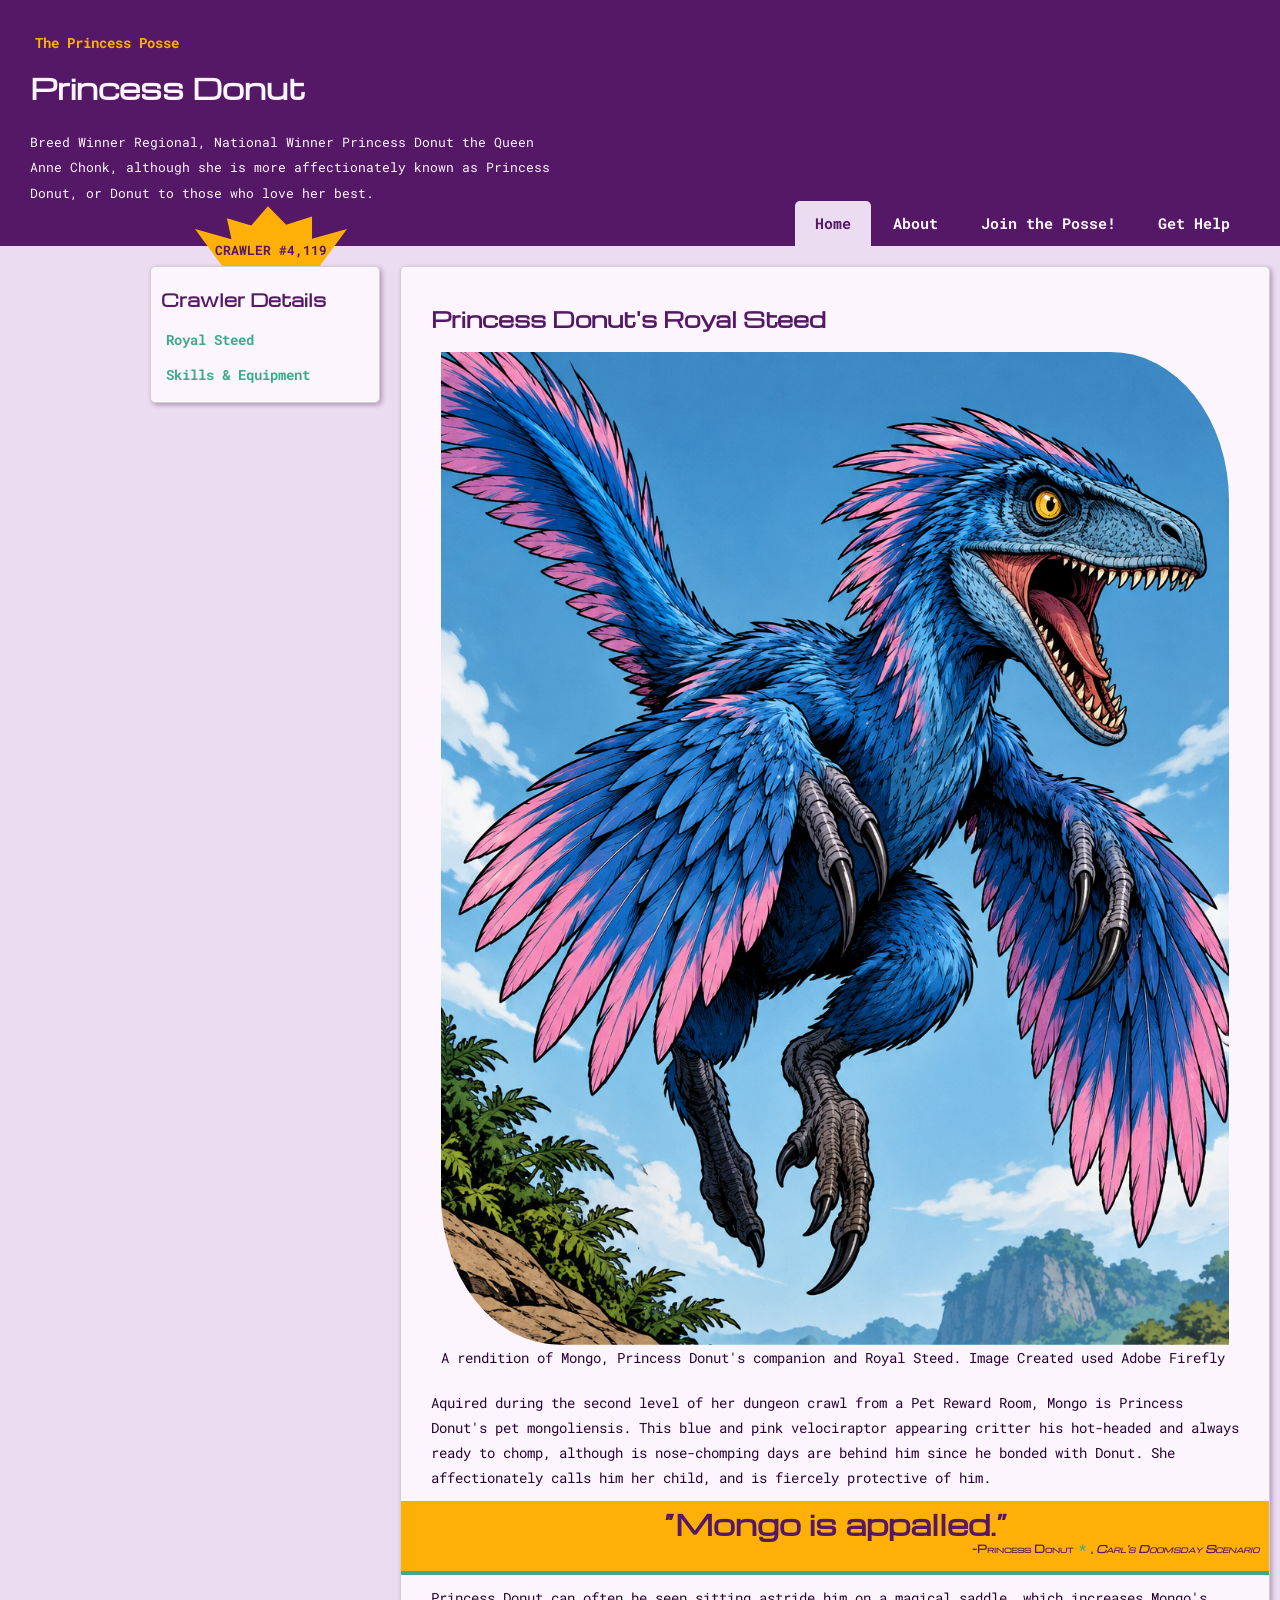
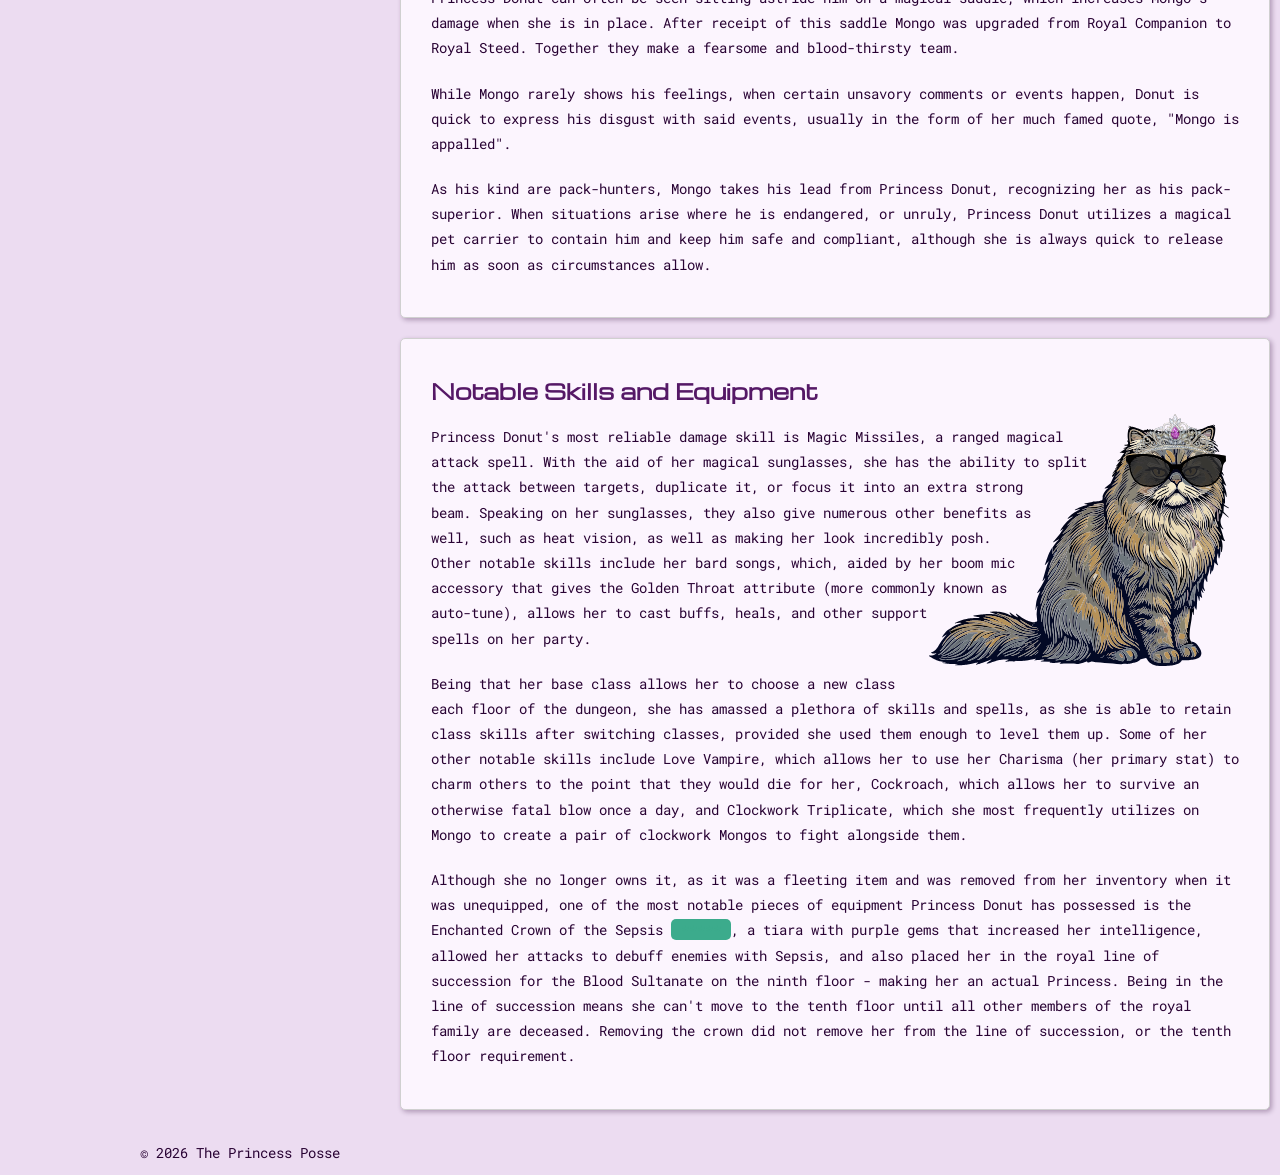
==== index.html @ 0e4893be "first round of wip nothing works, everything is broken, but I need a live repository link for the ev" ====
<!doctype html>
<html lang="en">
    <head>
        <meta charset="utf-8">
        <meta name="viewport" content="width=device-width,initial-scale=1">
        <title>Home | The Princess Posse</title>
        <link rel="preconnect" href="https://fonts.googleapis.com">
        <link rel="preconnect" href="https://fonts.gstatic.com" crossorigin>
        <link href="https://fonts.googleapis.com/css2?family=Michroma&family=Orbitron:wght@400..900&family=Press+Start+2P&family=Roboto+Mono:ital,wght@0,100..700;1,100..700&display=swap" rel="stylesheet">    
        <link rel="stylesheet" href="styles.css">
        <script src="navigation.js" defer></script>
    </head>
    <body>
        <a class="skip-link" href="#main">Skip to main content</a>
        <header class="site-header">
            <div class="brand-header">
                <a class="brand" href="index.html">The Princess Posse</a>
                <h1>Princess Donut</h1>
                <p class="lede"`>
                    Breed Winner Regional, National Winner Princess Donut the Queen 
                    Anne Chonk, although she is more affectionately known as 
                    Princess Donut, or Donut to those who love her best.
                </p>
            </div>
            <nav aria-label="Primary navigation">
                <button class="menu-button" type="button" aria-controls="primary-nav" aria-expanded="false" hidden>Menu</button>
                <ul class="nav-list" id="primary-nav">
                    <li><a href="index.html" aria-current="page">Home</a></li>
                    <li><a href="about.html">About</a></li>
                    <li><a href="join.html">Join the Posse!</a></li>
                    <li><a href="help.html">Get Help</a></li>
                </ul>
            </nav>
        </header>
        <main id="main-home">
            <aside class="crawler-guide">
                <h3>Crawler Details</h3>
                <span class="crawler-badge">Crawler #4,119</span>
                <a href="#royal-steed">Royal Steed</a>
                <a href="#skills-equipment">Skills & Equipment</a>
            </aside>
            <article>
                <section id="royal-steed">
                    <h2>Princess Donut's Royal Steed</h2>
                    <figure class="feature-figure">
                        <img src="mongo.png" alt="A cartoon depiction of a blue and pink feathered velociraptor" width="1024" height="1290">
                        <figcaption>A rendition of Mongo, Princess Donut's companion and Royal Steed. Image Created used Adobe Firefly</figcaption>
                    </figure>
                    <p>Aquired during the second level of her dungeon crawl from a Pet Reward Room, Mongo is Princess Donut's
                        pet mongoliensis. This blue and pink velociraptor appearing critter his hot-headed and always ready 
                        to chomp, although is nose-chomping days are behind him since he bonded with Donut. She affectionately 
                        calls him her child, and is fiercely protective of him.</p>
                    <blockquote class="pull-quote">“Mongo is appalled.” <br><span class="attribution">-Princess Donut<a href="https://www.goodreads.com/author/quotes/999015.Matt_Dinniman">*</a>, <em>Carl's Doomsday Scenario</em></span></blockquote>    
                    <p>Princess Donut can often be seen sitting astride him on 
                        a magical saddle, which increases Mongo's damage when she is in place. After receipt of this saddle 
                        Mongo was upgraded from Royal Companion to Royal Steed. Together they make a 
                        fearsome and blood-thirsty team.</p>
                    <p>While Mongo rarely shows his feelings, when certain unsavory comments or events happen, 
                        Donut is quick to express his disgust with said events, usually in the form of her much famed quote, "Mongo is appalled".</p>
                    <p>As his kind are pack-hunters, Mongo takes his lead from Princess Donut, recognizing her as his 
                        pack-superior. When situations arise where he is endangered, or unruly, Princess Donut utilizes a magical
                        pet carrier to contain him and keep him safe and compliant, although she is always quick to release him 
                        as soon as circumstances allow.
                    </p>
                </section>
                <section id="skills-equipment">
                    <h2>Notable Skills and Equipment</h2>
                    <img class="shape-portrait" src="princess_donut.svg" alt="A tortoiseshell persian cat wearing a tiara" width="500" height="420">
                    <p>Princess Donut's most reliable damage skill is Magic Missiles, a ranged magical attack spell. 
                        With the aid of her magical sunglasses, she has the ability to split the attack between targets, 
                        duplicate it, or focus it into an extra strong beam. Speaking on her sunglasses, they also 
                        give numerous other benefits as well, such as heat vision, as well as making her look 
                        incredibly posh. Other notable skills include her bard songs, which, aided by her boom mic 
                        accessory that gives the Golden Throat attribute (more commonly known as auto-tune), allows 
                        her to cast buffs, heals, and other support spells on her party.
                    </p>
                    <p>Being that her base class allows her to choose a new class each floor of the dungeon, she has 
                        amassed a plethora of skills and spells, as she is able to retain class skills after switching 
                        classes, provided she used them enough to level them up. Some of her other notable skills 
                        include Love Vampire, which allows her to use her Charisma (her primary stat) to charm others 
                        to the point that they would die for her, Cockroach, which allows her to survive an otherwise 
                        fatal blow once a day, and Clockwork Triplicate, which she most frequently utilizes on Mongo to 
                        create a pair of clockwork Mongos to fight alongside them.</p>
                    <p>Although she no longer owns it, as it was a fleeting item and was removed from her inventory 
                        when it was unequipped, one of the most notable pieces of equipment Princess Donut 
                        has possessed is the Enchanted Crown of the Sepsis <span class="censored">*****</span>, 
                        a tiara with purple gems that increased her intelligence, allowed her attacks to debuff 
                        enemies with Sepsis, and also placed her in the royal line of succession for the Blood 
                        Sultanate on the ninth floor - making her an actual Princess. 
                        Being in the line of succession means she can't move to the 
                        tenth floor until all other members of the royal family are deceased. Removing the crown 
                        did not remove her from the line of succession, or the tenth floor requirement.
                    </p>
                    <img class="overlay" src="sunglasses.svg" alt="A pair of dark sunglasses" width="150" height="50">
                </section>
            </article>
        <footer>
            <p>&copy; 2026 The Princess Posse</p>
        </footer>
    </body>
</html>
---- styles.css ----
:root{
    --color-text:#404040;
    --color-surface:#ECDCF1;
    --color-action:#3CAB8C;
    --color-accent:#AA7BB8;
    --color-border:#d0d0d0;
    --color-muted:#747474;
    --color-card: #FCF5FE;
    --color-heading: #551866;
    --color-body: #280233;
    --color-shadow: #28023350;
    --color-notice: #FFB006;
    --radius:.5rem;
    --measure: clamp(35ch, 80vw, 65ch);
    --radius-card:.5rem;
    --body-font: "Roboto Mono", Consolas, ui-monospace, 'Source Code Pro', Menlo, monospace;
    --display-font: "Michroma", Corbel, Tahoma, Avenir, Montserrat,  sans-serif;
    --base-font-size: 10px;
    --scaled-font: clamp(1.4rem, .8vw, 2rem);
    --line-height: calc(var(--scaled-font)*1.8);
    --space-card: clamp(2rem, 4vw, 3rem);
    --layer-base:0;
    --layer-raised:10;
    --layer-sticky:20;
    --layer-overlay:30;
}
/* Reset */
*,*::before,*::after{
    box-sizing:border-box;
    padding: 0;
}
body, h1, h2, h3, h4, h5, h6, p, ul, figure, section {
    margin: 0; /* removes the white margin around the edges of the entire page  - the header color now appears full-bleed */
}

button {
    font: inherit; /* resets the styling on the button text, so it matches the tokenized action 'button' */
    border: none;  /* removes the outer border to match the tokenized action 'button' */
}
/* Base Styling */
html{
    scroll-behavior:smooth;
    font-size: var(--base-font-size);
}
body{
    color:var(--color-body);
    background:var(--color-surface);
    font-family:var(--body-font);
    font-size: var(--scaled-font);
    line-height:var(--line-height);
}
h1, h2, h3, h4, h5, h6, dt, th, .metadata {
    font-family: var(--display-font);
    font-weight: bold;
    color: var(--color-heading);
}
h1 { 
    font-size: calc(var(--scaled-font)*2);
    margin: calc(var(--space-card)/2) 0;
    line-height: calc(var(--scaled-font)*2.5);
}
h2 { font-size: calc(var(--scaled-font)*1.5); }
h3 { font-size: calc(var(--scaled-font)*1.2); }
h2, h3, h4, h5, h6 { margin: var(--base-font-size) 0; }
p { padding: var(--base-font-size) 0; }
/* Header Styling */
.skip-link { position:absolute; left:.5rem; top:-6rem; z-index:20; background:var(--color-action); color:var(--color-heading); padding:.75rem; }
.skip-link:focus { top:.5rem; }
.site-header{
    position:relative;
    padding:var(--space-card);
    padding-block-end: 0;
    background:var(--color-heading);
    color:var(--color-card);
}
.brand{
    color:var(--color-notice);
    font-weight:700;
}
header h1 {
    color: var(--color-card);
}
.lede{
    max-width:var(--measure);
    font-size:calc(var(--scaled-font)*.9);
    color: var(--color-card);
    margin-bottom: 3rem;
}
/* Navigation */
.menu-button { 
    position: absolute;
    top: .5rem;
    right: .5rem;
    background-color: var(--color-accent);
    color: var(--color-body);
    margin-top: 0;
    padding: 1.2rem;
    font: inherit;
    font-weight: bold;
    font-size: 1.5rem;
    border: none;
    border-radius: .25rem;
    width: auto;
}
.nav-list { 
    list-style:none; 
    padding:0; 
    display:flex;
    flex-direction: column;
    align-items: start;
    gap:.25rem;
    margin: 0; 
    position: absolute;
    top: 6rem;
    left: 0;
    width: 100vw;
    background: var(--color-heading);
    z-index: var(--layer-raised);
    font-size: 1.5rem;
    height: 20rem;
}
.nav-list a { 
    display:block; 
    width:100vw;
    color:var(--color-card); 
    padding:1rem 2rem; 
    text-decoration:none; 
}
.nav-list a:hover, .nav-list a:focus-visible, .brand:focus, .brand:hover {
    outline:3px solid var(--color-notice);
    outline-offset:-3px;
    border: none;
}
.nav-list a:hover, .brand:hover {
    background-color: var(--color-accent);
    color: var(--color-body);
}
.menu-button:hover, .menu-button:focus-visible {
    outline:3px solid var(--card);
    outline-offset:2px;
    cursor: pointer;
}
.menu-button:active {
    background-color: var(--card);
}
.nav-list a:active {
    color: var(--color-accent);
}
.nav-list a[aria-current="page"] { 
    background:var(--color-surface); 
    color:var(--color-heading); 
    font-weight:bold; 
}
/* Main Content */
.crawler-badge{
    padding:1rem;
    background:var(--color-notice);
    color:var(--color-heading);
    text-align: center;
    font-weight: bold;
    font-size: calc(var(--scaled-font)*1.3);
    font-variant: all-petite-caps;
}
@supports (clip-path: polygon(48% 0%, 60% 31%, 77% 17%, 77% 54%, 100% 38%, 82% 100%, 18% 100%, 0% 38%, 24% 55%, 21% 20%, 37% 32%)) {
    .crawler-badge{
        position:absolute;
        inset-block-start:-6.06rem;
        inset-inline-start:calc(50% - 7rem);
        padding:3rem 2rem 0.5rem;
        clip-path:polygon(48% 0%, 60% 31%, 77% 17%, 77% 54%, 100% 38%, 82% 100%, 18% 100%, 0% 38%, 24% 55%, 21% 20%, 37% 32%);
    }
}
main{
    display:grid;
    max-width:100rem;
    margin:auto;
}
@media (min-width:80rem) {
    #main-home{
        max-width:120rem;
        margin-left: calc(50% - 50rem - 13.5rem);
    }
}
@media (min-width: 64rem) and (max-width:80rem) {
    #main-home{
        margin-left: calc(50% - 50rem);
    }
}
section{
    padding: var(--space-card); 
    background: var(--color-card); 
    border: 1px solid #d0d0d0; 
    border-radius: .5rem; 
    font-family: var(--body-font);
    margin: var(--base-font-size);
    box-shadow: 2px 2px 5px var(--color-shadow);
    display: grid;
}
article{
    min-width:0;
}
article section{
    display:flow-root;
    margin-block:2rem;
    scroll-margin-block-start:6rem;
}
.crawler-guide{
    align-self:start;
    padding:1rem;
    border:1px solid var(--color-border);
    background: var(--color-card); 
    box-shadow: 2px 2px 5px var(--color-shadow);
    margin: 2rem var(--base-font-size);
    border-radius: .5rem; 
    position: relative;
}
.crawler-guide a{
    display:block;
}
a {
    text-decoration: none;
    color: var(--color-action);
    font-weight: bold;
    padding: calc(var(--base-font-size)/2);
}
.feature-figure{
    position:relative;
    margin:0;
    padding:1rem;
    border-radius:var(--radius);
}
img{
    display:block;
    max-width:100%;
    height:auto;
}
@supports (clip-path:inset(0% 0% 0% 0% round 0 15%)){
    .feature-figure img{
        clip-path:inset(0% 0% 0% 0% round 0 15%);}
}
.pull-quote{ /* heading styling */
    margin:0 -3rem;
    text-align: center;
    padding:1rem;
    border-bottom:.4rem solid var(--color-action);
    font-family: var(--display-font);
    font-size:calc(var(--scaled-font)*2);
    font-weight: bold;
    background-color: var(--color-notice);
    color:var(--color-heading);
}
@supports (position: sticky) {
   .pull-quote{ 
        position: sticky;
        z-index:var(--layer-sticky);
        top: 0;
    }
} 
.attribution { /* metadata styling */
    display: block;
    text-align: right;
    font-size: 1rem;
    font-variant: small-caps;
    font-family: var(--display-font);
    font-weight: bold;
}
@media (max-width:390px) {
    .pull-quote{ 
        font-size:calc(var(--scaled-font)*1.5);
    }
    .attribution {
        font-size: calc(var(--base-font-size)*0.9);
    }
}
#skills-equipment {
    position: relative;
}
.shape-portrait{
    float:inline-end;
    width:min(65%,30rem);
    margin:0 1rem 1rem 0;
}
.overlay {
    position: absolute;
    z-index: var(--layer-overlay);
    width:min(20%,10rem);
    inset-block-start:11.5rem;
    inset-inline-end:4.3rem;
}
@media (min-width:767px) {
    .overlay {
        inset-block-start:11.5rem;
        inset-inline-end:4.3rem;
    }
}
@media (min-width:579px) and (max-width:766px) {
    .overlay {
        inset-inline-end:3.6rem;
    }
}
@media (max-width:579px) {
    .overlay {
        inset-block-start:1rem;
        inset-inline-end:1rem;
    }
}
.documentation{
    grid-column:1/-1;
    padding:1rem;
    background:#f1f1f1;
}
@supports (shape-outside:polygon(0% 100%, 0% 89%, 9% 76%, 31% 75%, 35% 55%, 42% 39%, 54% 29%, 60% 16%, 65% 2%, 73% 4%, 82% 0%, 90% 4%, 100% 0%, 100% 100%)){
    .shape-portrait{
        shape-outside: polygon(0% 100%, 0% 89%, 9% 76%, 31% 75%, 35% 55%, 42% 39%, 54% 29%, 60% 16%, 65% 2%, 73% 4%, 82% 0%, 90% 4%, 100% 0%, 100% 100%);
        shape-margin:1rem;}
}
.censored {
    background-color: var(--color-action);
    color: var(--color-action);
    border-radius: .5rem;
    padding: .1rem 1rem;
}
.js .nav-list[data-open="false"] { display:none; }
@media (min-width:63rem){
    main{
        grid-template-columns:25rem 1fr;
    }
    .site-header { 
        display:flex; 
        align-items:flex-end; 
        justify-content:space-between; 
        gap:1rem; 
    }
    .menu-button { display:none; }
    .nav-list, .js .nav-list[data-open] { 
        display:flex; 
        flex-direction: row;
        margin:0; 
        flex-wrap:wrap; 
        position: relative;
        top: 0;
        height: auto;
        width: auto;
    }
    .nav-list a { 
        border-radius:.5rem .5rem 0 0;
        width: auto;
    }
    .crawler-guide{
        position:sticky;
        inset-block-start:1rem;
        z-index:var(--layer-sticky);
    }
    :focus-visible{
        border: 3px solid var(--color-notice);
        padding: calc(var(--base-font-size)/2);
        border-radius: .75rem;
        outline: none;
    }
    .pull-quote :focus-visible {
        border: 3px solid var(--color-action);
        padding: calc(var(--base-font-size)/3);
    }
}
/* Maybe Add */
.metadata, .code, code {
    font-variant: small-caps;
    font-family: var(--display-font);
    font-weight: bold;
    color: var(--color-heading);
    font-size: calc(var(--scaled-font)*.8);
}
.callout {
    background: var(--color-notice);
    padding: var(--space-card);
    border-radius: var(--radius-card);
    box-shadow: 2px 2px 5px var(--color-shadow);
}
.callout strong {
    font-variant: small-caps;
    color: var(--color-heading);
}
/* Forms */
form{
    gap:1.5rem;
    margin-block:2rem;
}
form,fieldset,.field{
    display:grid;
    gap:.65rem;
}
fieldset{
    padding:1rem;
    border:1px solid #d0d0d0;
    border-radius:var(--radius);
}
legend,label,.question{
    font-weight:700;
    font-family:var(--display-font);
    color:var(--color-heading);
}
.help{
    margin:0;
    color:var(--color-muted);
}
input, select, textarea {
    font:inherit;
}
input:not([type="radio"]):not([type="checkbox"]),select,textarea{
    width:100%;
    padding:.75rem;
    border:2px solid var(--color-accent);
    border-radius:.25rem;
}
input[type="radio"], input[type="checkbox"] {
    width:2rem;
    height:2rem;
}
input:focus:invalid {
    border-color: var(--color-error);
}
input:not([type="radio"]):not([type="checkbox"]):not(:placeholder-shown):not([value="crawler.carl@example.com"]):valid, select:valid, textarea:not(:placeholder-shown):valid {
    border-color: var(--color-action);
}
.required { 
    color: var(--color-error);
}
textarea{
    min-height:8rem;
    resize:vertical;
}
.choice{
    display:flex;
    gap:.65rem;
    align-items:flex-start;
    padding:.5rem 0;
}
.options {
    display: grid;
    grid-template-columns:repeat(4, 1fr); 
}
.question{
    margin-top:var(--scaled-font);
}
#pet-selection {
    display: grid;
    grid-template-columns: 1fr 15fr 1fr 15fr;
    grid-template-areas: 
        "q1 q1 q1 q1"
        "b1 l1 b2 l2"
        "q q q q";
}
#q1 { grid-area: q1; }
#specific-pet-yes { grid-area: b1; }
#specific-pet-yes-label { grid-area: l1; }
#specific-pet-no { grid-area: b2; }
#specific-pet-no-label { grid-area: l2; }
.pet-id-field, .pet-details-field { grid-area: q; }
#pet-compatibility {
    display: grid;
    grid-template-columns: 1fr 15fr 1fr 15fr;
    grid-template-areas: 
        "q3 q3 q3 q3"
        "b3 b3 b4 b4"
        "q4 q4 q4 q4"
        "b5 l5 b6 l6"
        "q5 q5 q5 q5";
}
#q3 { grid-area: q3; }
#children-yes { grid-area: b3; }
#children-no { grid-area: b4; }
#other-pet-help { grid-area: q4; }
#other-pet-yes { grid-area: b5; }
#other-pet-yes-label { grid-area: l5; }
#other-pet-no { grid-area: b6; }
#other-pet-no-label { grid-area: l6; }
.other-pets-field { grid-area: q5; }
button, .primary-button {
    width: calc(var(--scaled-font) * 17);
    padding: calc(var(--scaled-font) * 1.14) var(--scaled-font);
    margin: var(--scaled-font) 0;
    border-radius: var(--base-font-size);
    color: var(--color-card);
    background-color: var(--color-heading);
    font-family: var(--display-font);
    font-weight: bold;
    font-variant: small-caps;
}
.primary-button:hover{
    color: var(--color-body);
    background-color: var(--color-accent);
}
.primary-button:active{
    color: var(--color-body);
    background-color: var(--color-action);
}
.primary-button:focus{
    color: var(--color-body);
    background-color: var(--color-action);
}
button:disabled, .primary-button-disabled, .secondary-button-disabled {
    color: var(--color-accent);
    background-color: var(--color-card);
    border: 1px solid var(--color-surface);
}
:focus-visible{
    outline:.2rem solid var(--color-notice);
    outline-offset:.2rem;
}
.error-summary,.field-error{
    padding:1rem;
    border-left:.4rem solid var(--color-error);
    background:#fff1f0;
}
.field-error input{
    border-color:var(--color-error);
}
button:disabled{
    cursor:not-allowed;
}
input:required{
    background-color: var(--color-surface);
}
/* hide all the fields that rely on a specific check box*/
.pet-id-field { display:none; }
.pet-details-field { display:none; }
.other-pets-field { display:none; }
/* show the hidden fields when these are checked */
#specific-pet-yes:checked ~ .pet-id-field { display:block; }
#specific-pet-no:checked ~ .pet-details-field { display:block; margin-top:var(--space-card); }
#other-pet-yes:checked ~ .other-pets-field { display:block; margin-top:var(--space-card);}
/* re-hide the fields if they are unchecked */
#specific-pet-no:not(:checked) ~ .pet-details-field { display:none; }
#specific-pet-yes:not(:checked) ~ .pet-id-field { display:none; }
#other-pet-no:checked ~ .other-pets-field { display:none; }
hr {
    margin: calc(var(--scaled-font) * 2) 0;
    border-style: double none double none;
    border-width: 3px;
    color: var(--color-accent);
}
@media (min-width:48rem){
    .paired-fields{
        display:grid;
        grid-template-columns:1fr 1fr;
        gap:1rem;
    }
}
@media screen and (max-width: 768px) {
    #pet-selection {
    grid-template-areas: 
        "q1 q1 q1 q1"
        "b1 l1 l1 l1"
        "b2 l2 l2 l2"
        "q q q q";
    }
    .pet-details-field .options,
    .other-pets-field .options { 
        display: flex; flex-direction: column; 
    }
}
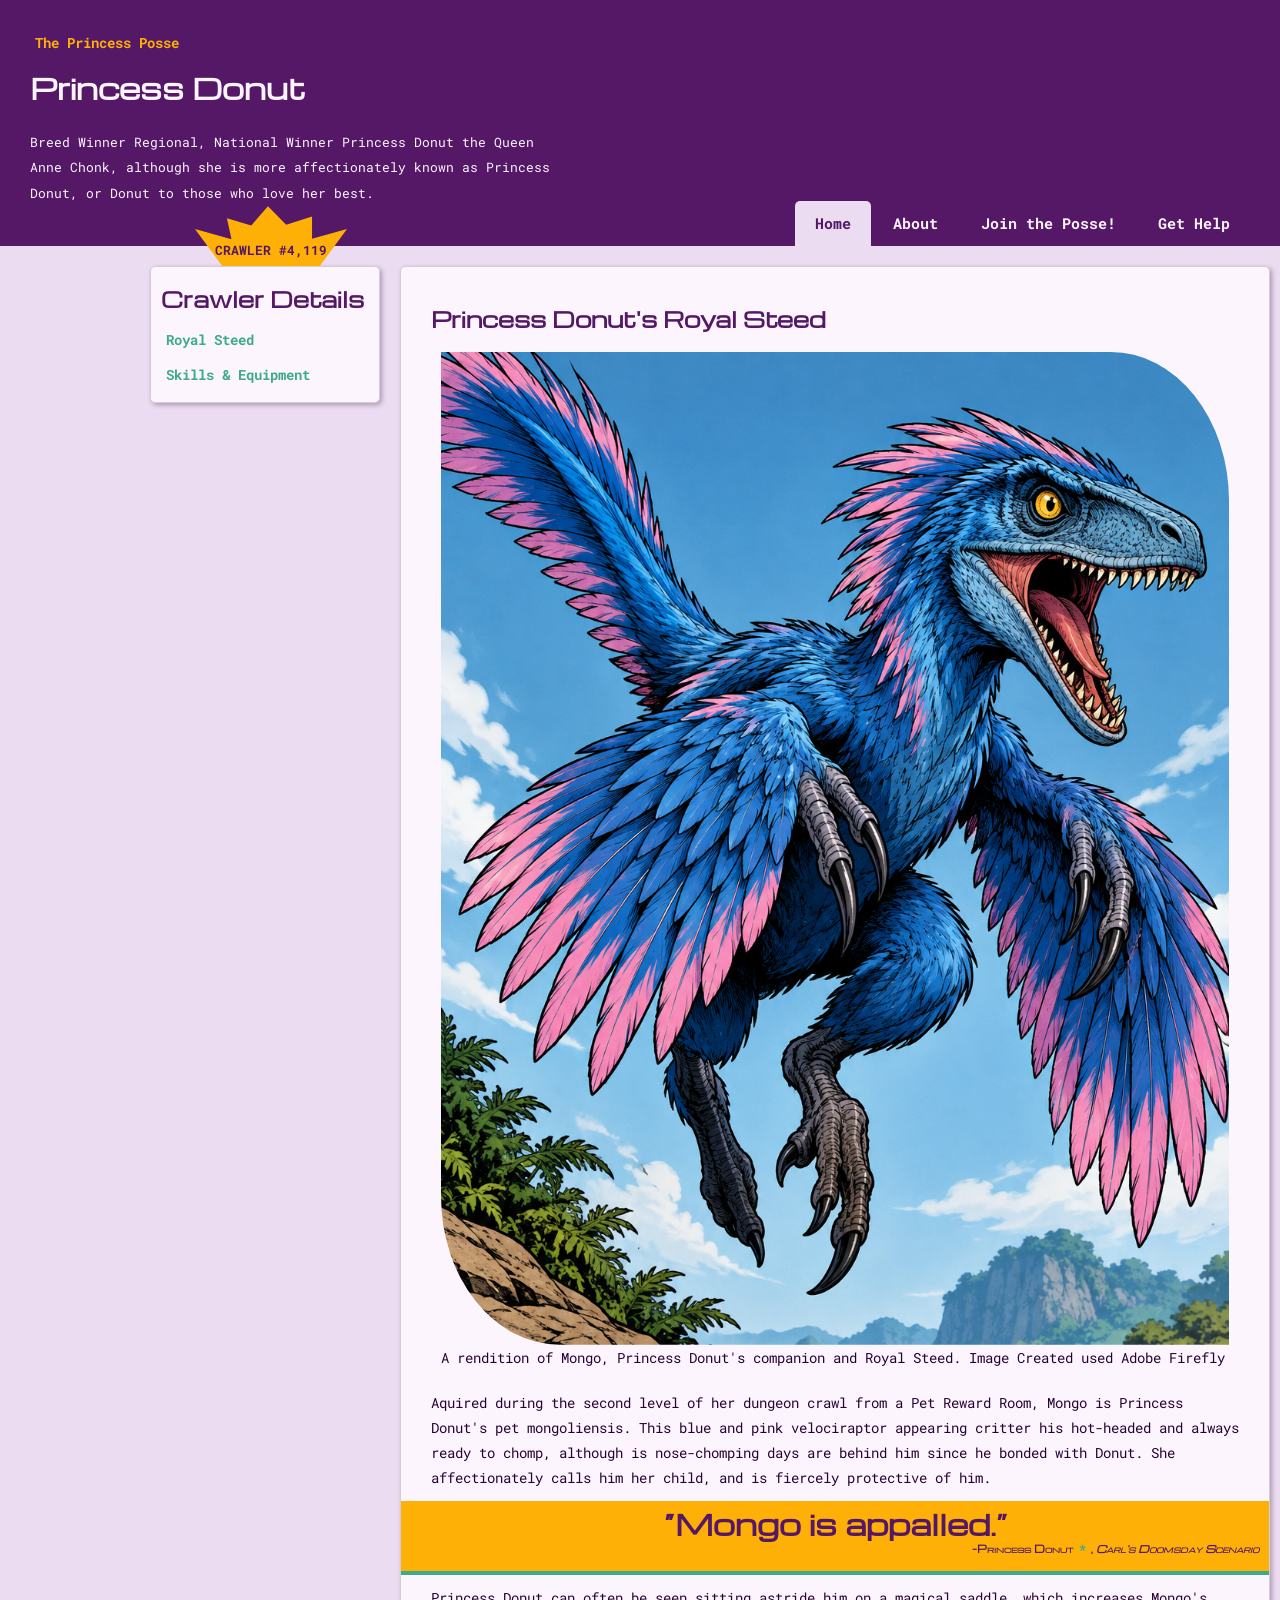
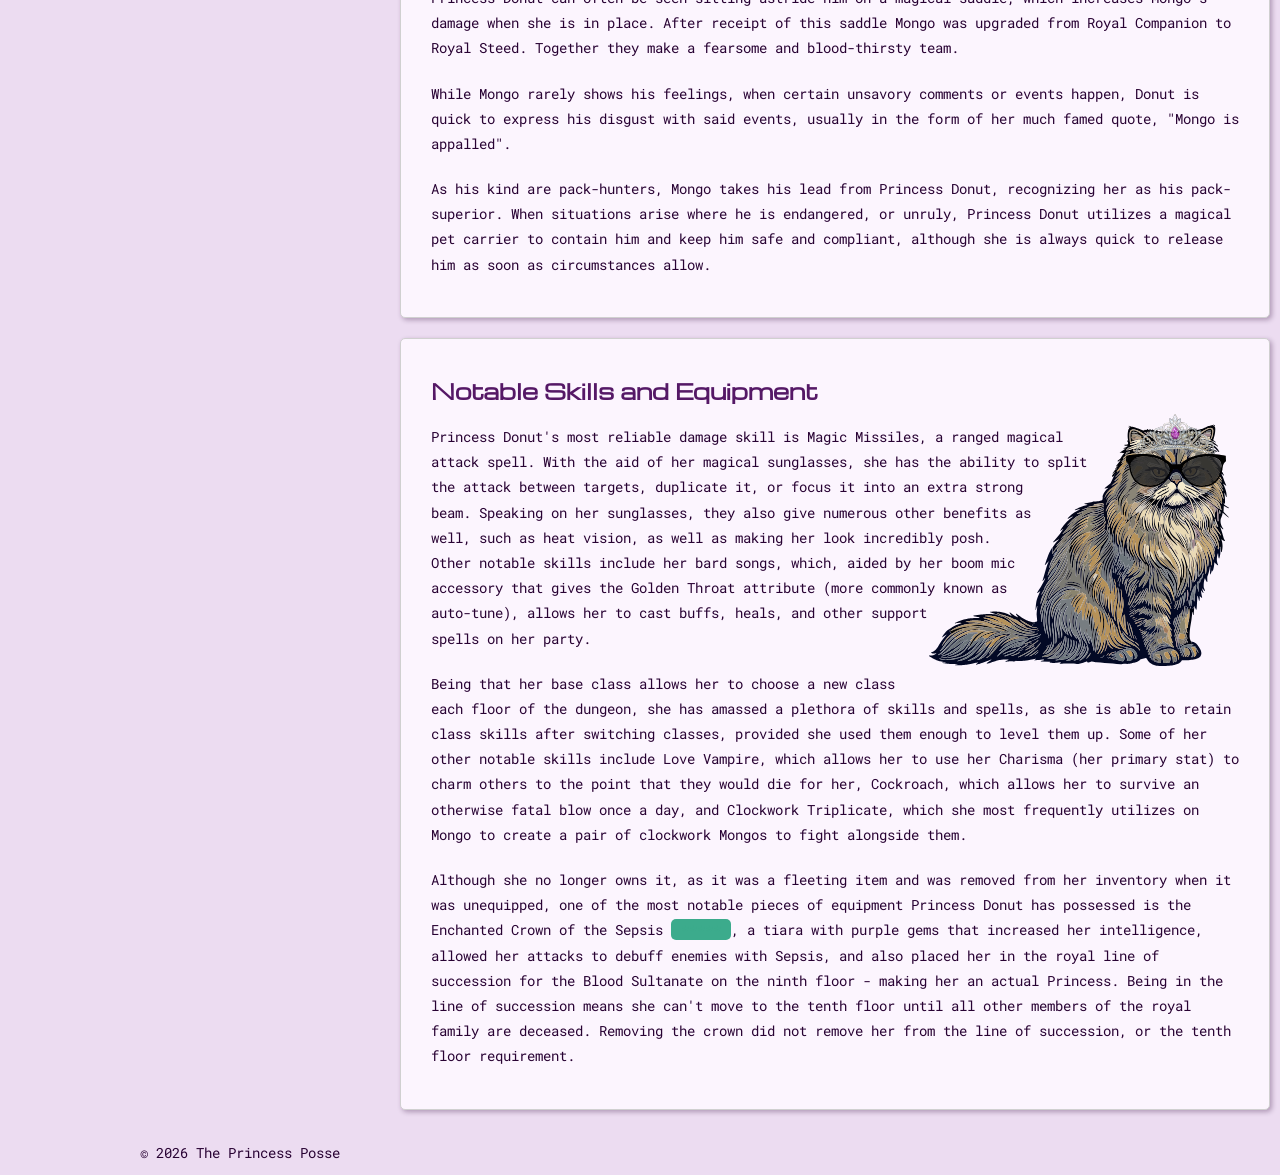
==== commit 8792f5fe: "navigation done - evidence page updated basic structure and navigation complete. ready to start addi" ====
--- a/index.html
+++ b/index.html
@@ -16,7 +16,7 @@
             <div class="brand-header">
                 <a class="brand" href="index.html">The Princess Posse</a>
                 <h1>Princess Donut</h1>
-                <p class="lede"`>
+                <p class="lede">
                     Breed Winner Regional, National Winner Princess Donut the Queen 
                     Anne Chonk, although she is more affectionately known as 
                     Princess Donut, or Donut to those who love her best.
@@ -34,7 +34,7 @@
         </header>
         <main id="main-home">
             <aside class="crawler-guide">
-                <h3>Crawler Details</h3>
+                <h2>Crawler Details</h2>
                 <span class="crawler-badge">Crawler #4,119</span>
                 <a href="#royal-steed">Royal Steed</a>
                 <a href="#skills-equipment">Skills & Equipment</a>
@@ -94,8 +94,9 @@
                     <img class="overlay" src="sunglasses.svg" alt="A pair of dark sunglasses" width="150" height="50">
                 </section>
             </article>
-        <footer>
-            <p>&copy; 2026 The Princess Posse</p>
-        </footer>
+            <footer>
+                <p>&copy; 2026 The Princess Posse</p>
+            </footer>
+        </main>
     </body>
 </html>
--- a/styles.css
+++ b/styles.css
@@ -322,7 +322,7 @@
 }
 .js .nav-list[data-open="false"] { display:none; }
 @media (min-width:63rem){
-    main{
+    #main-home{
         grid-template-columns:25rem 1fr;
     }
     .site-header { 
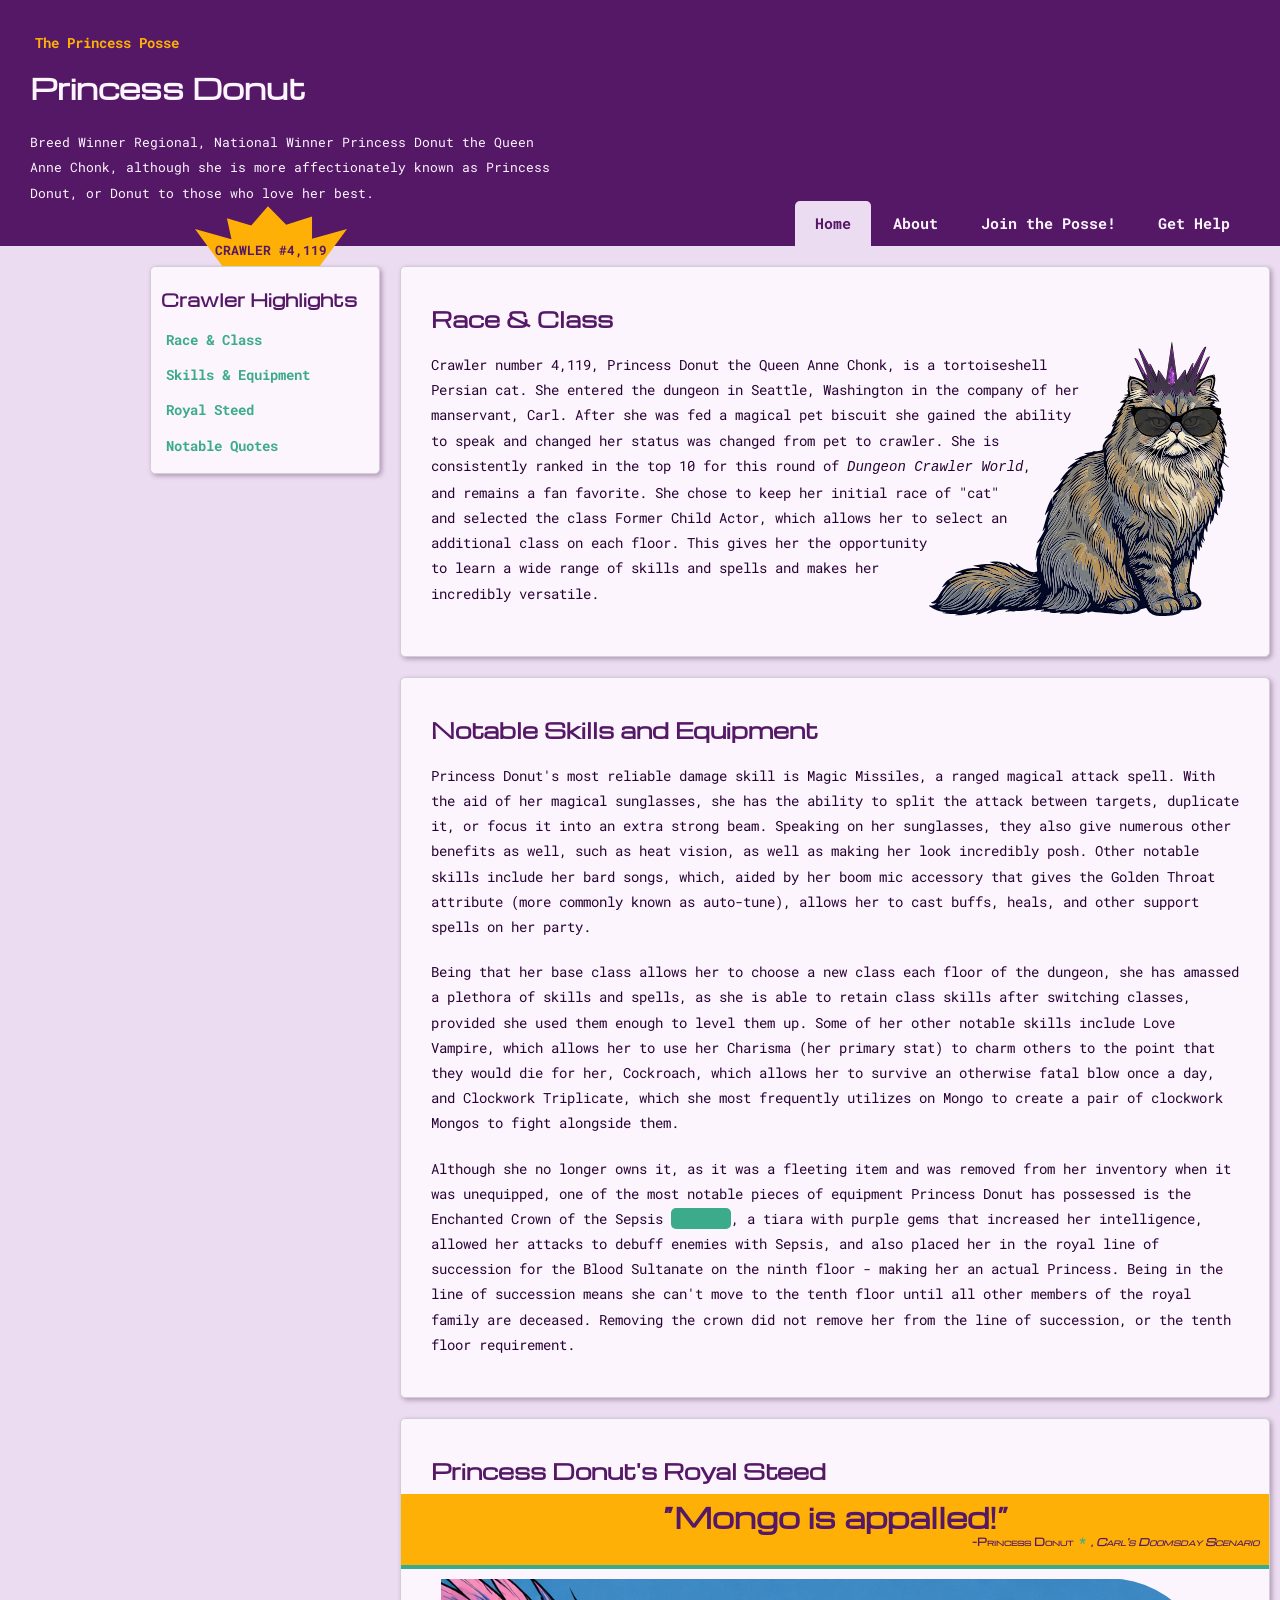
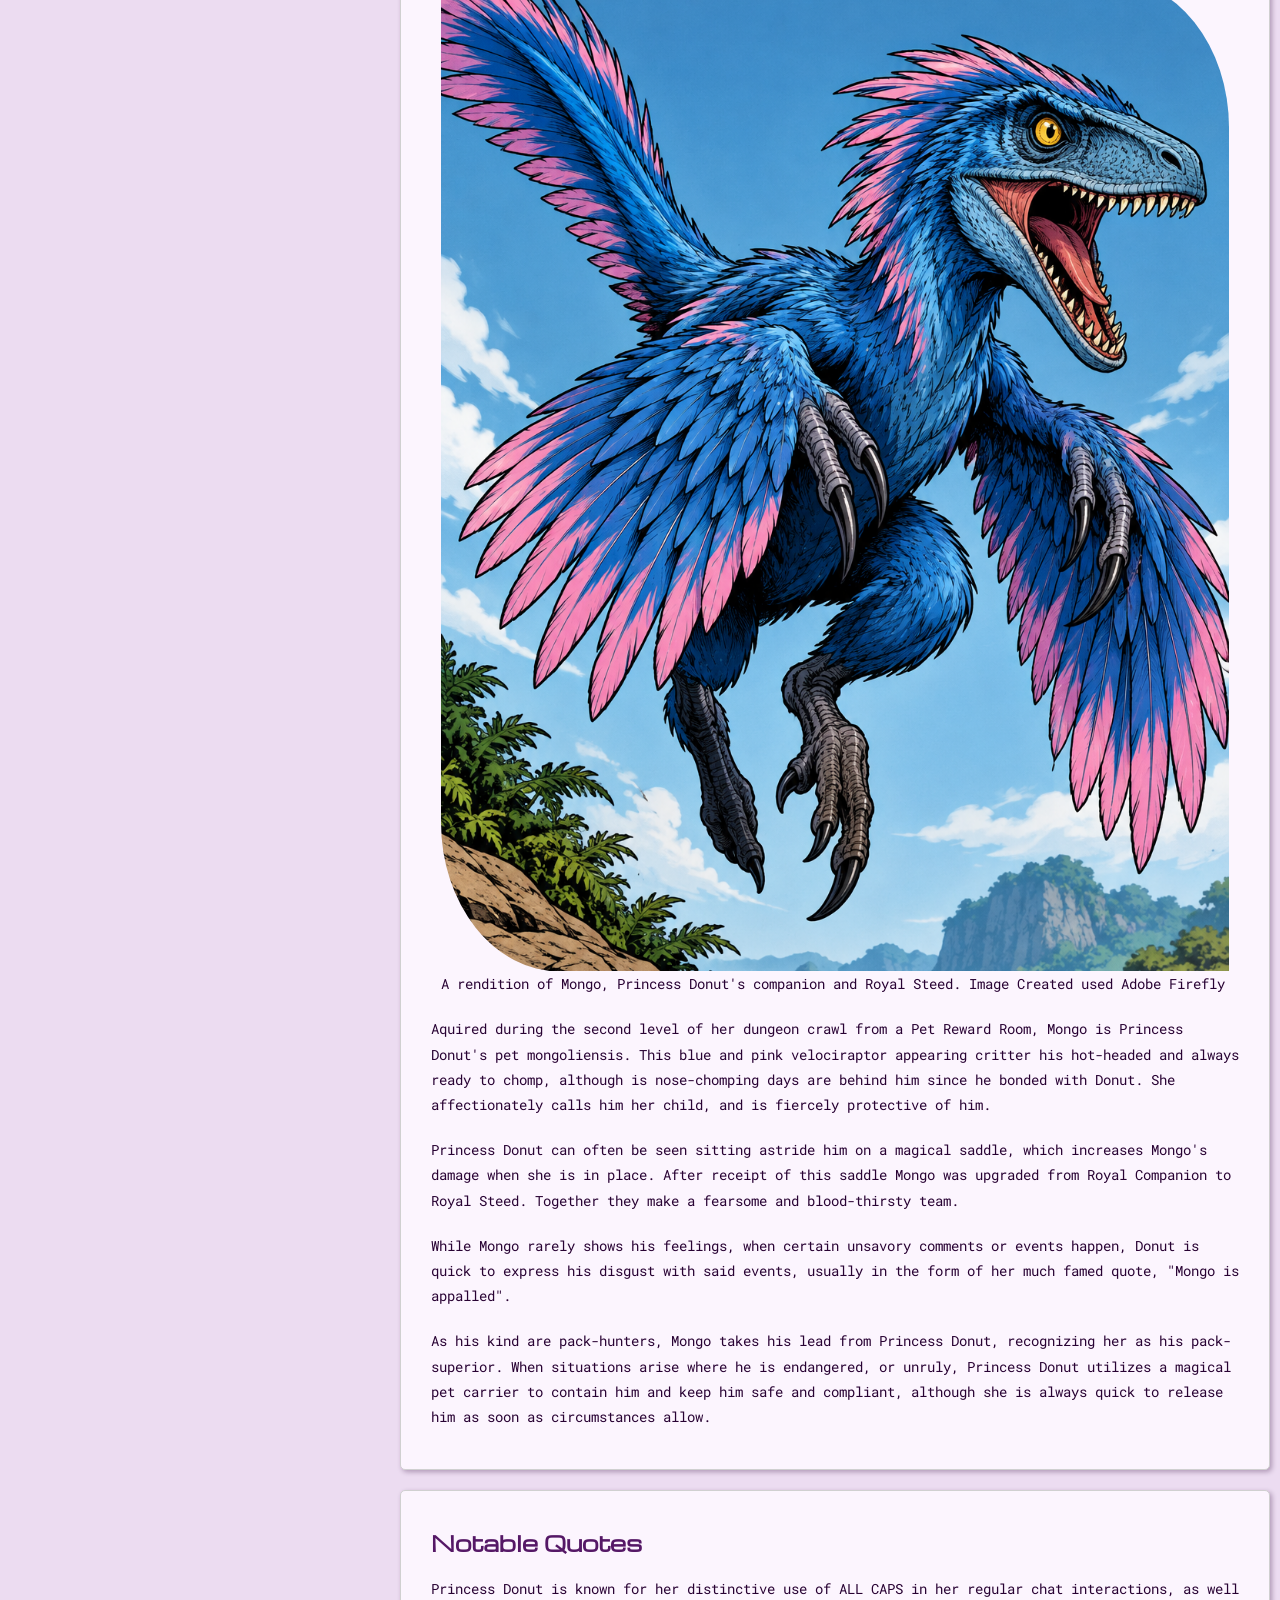
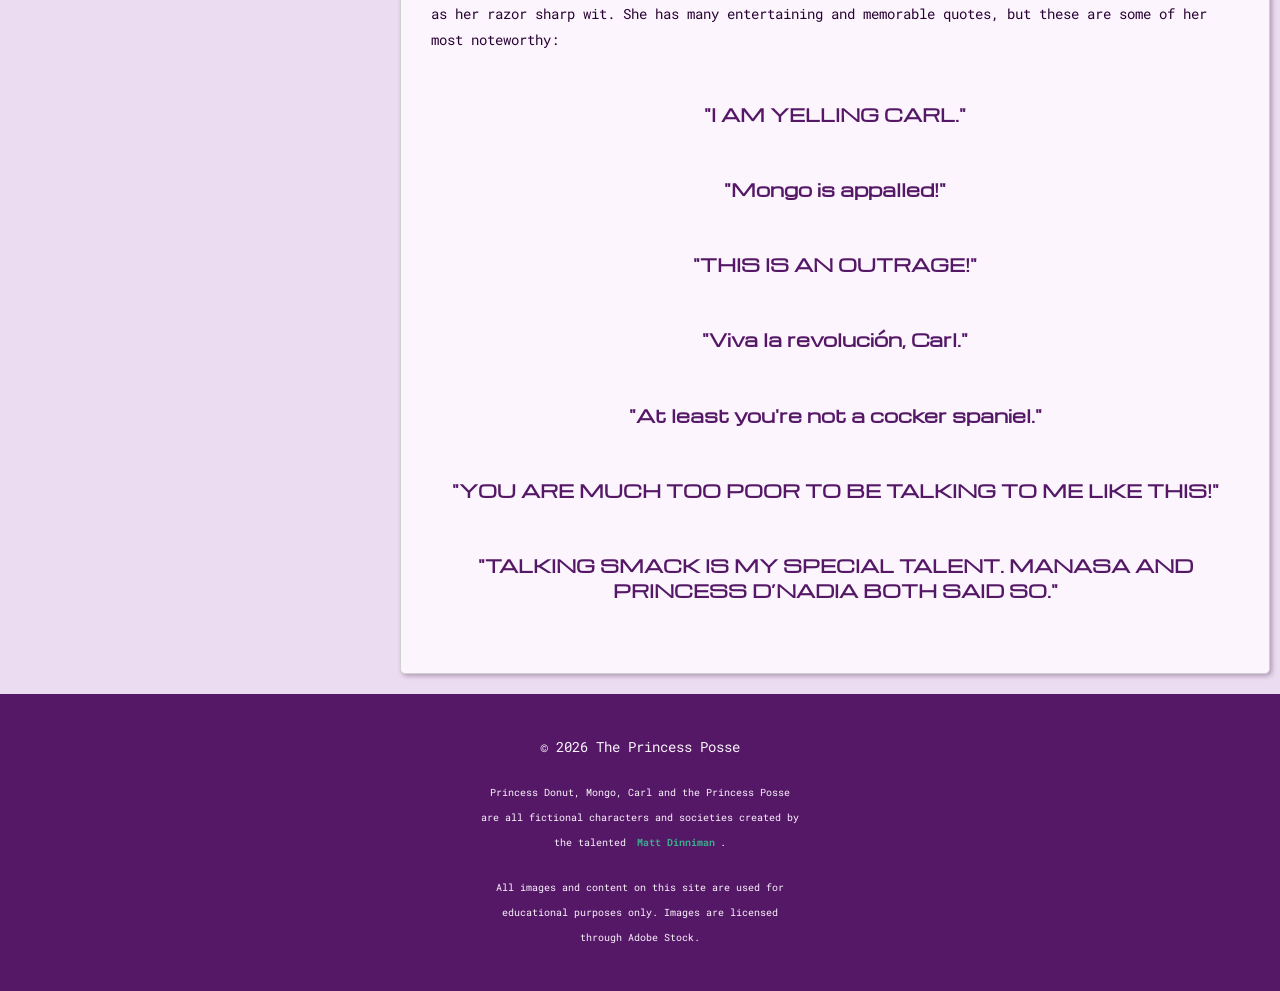
==== commit e9fcbb4a: "index & about complete" ====
--- a/index.html
+++ b/index.html
@@ -34,38 +34,29 @@
         </header>
         <main id="main-home">
             <aside class="crawler-guide">
-                <h2>Crawler Details</h2>
+                <h2 class="sm-heading">Crawler Highlights</h2>
                 <span class="crawler-badge">Crawler #4,119</span>
+                <a href="#race-class">Race & Class</a>
+                <a href="#skills-equipment">Skills & Equipment</a>
                 <a href="#royal-steed">Royal Steed</a>
-                <a href="#skills-equipment">Skills & Equipment</a>
+                <a href="#notable-quotes">Notable Quotes</a>
             </aside>
             <article>
-                <section id="royal-steed">
-                    <h2>Princess Donut's Royal Steed</h2>
-                    <figure class="feature-figure">
-                        <img src="mongo.png" alt="A cartoon depiction of a blue and pink feathered velociraptor" width="1024" height="1290">
-                        <figcaption>A rendition of Mongo, Princess Donut's companion and Royal Steed. Image Created used Adobe Firefly</figcaption>
-                    </figure>
-                    <p>Aquired during the second level of her dungeon crawl from a Pet Reward Room, Mongo is Princess Donut's
-                        pet mongoliensis. This blue and pink velociraptor appearing critter his hot-headed and always ready 
-                        to chomp, although is nose-chomping days are behind him since he bonded with Donut. She affectionately 
-                        calls him her child, and is fiercely protective of him.</p>
-                    <blockquote class="pull-quote">“Mongo is appalled.” <br><span class="attribution">-Princess Donut<a href="https://www.goodreads.com/author/quotes/999015.Matt_Dinniman">*</a>, <em>Carl's Doomsday Scenario</em></span></blockquote>    
-                    <p>Princess Donut can often be seen sitting astride him on 
-                        a magical saddle, which increases Mongo's damage when she is in place. After receipt of this saddle 
-                        Mongo was upgraded from Royal Companion to Royal Steed. Together they make a 
-                        fearsome and blood-thirsty team.</p>
-                    <p>While Mongo rarely shows his feelings, when certain unsavory comments or events happen, 
-                        Donut is quick to express his disgust with said events, usually in the form of her much famed quote, "Mongo is appalled".</p>
-                    <p>As his kind are pack-hunters, Mongo takes his lead from Princess Donut, recognizing her as his 
-                        pack-superior. When situations arise where he is endangered, or unruly, Princess Donut utilizes a magical
-                        pet carrier to contain him and keep him safe and compliant, although she is always quick to release him 
-                        as soon as circumstances allow.
-                    </p>
+                <section id="race-class">
+                    <h2>Race & Class</h2>
+                    <img class="shape-portrait" src="princess_donut1.svg" alt="A tortoiseshell persian cat wearing a tiara and sunglasses" width="500" height="420">
+                    <p>Crawler number 4,119, Princess Donut the Queen Anne Chonk, is a 
+                        tortoiseshell Persian cat. She entered the dungeon in Seattle, Washington 
+                        in the company of her manservant, Carl. After she was fed a magical pet biscuit 
+                        she gained the ability to speak and changed her status was changed from pet to 
+                        crawler. She is consistently ranked in the top 10 for this round of 
+                        <em>Dungeon Crawler World</em>, and remains a fan favorite. She chose to keep her 
+                        initial race of "cat" and selected the class Former Child Actor, which allows her 
+                        to select an additional class on each floor. This gives her the opportunity to 
+                        learn a wide range of skills and spells and makes her incredibly versatile.</p>
                 </section>
                 <section id="skills-equipment">
                     <h2>Notable Skills and Equipment</h2>
-                    <img class="shape-portrait" src="princess_donut.svg" alt="A tortoiseshell persian cat wearing a tiara" width="500" height="420">
                     <p>Princess Donut's most reliable damage skill is Magic Missiles, a ranged magical attack spell. 
                         With the aid of her magical sunglasses, she has the ability to split the attack between targets, 
                         duplicate it, or focus it into an extra strong beam. Speaking on her sunglasses, they also 
@@ -91,12 +82,56 @@
                         tenth floor until all other members of the royal family are deceased. Removing the crown 
                         did not remove her from the line of succession, or the tenth floor requirement.
                     </p>
-                    <img class="overlay" src="sunglasses.svg" alt="A pair of dark sunglasses" width="150" height="50">
+                </section>
+                <section id="royal-steed">
+                    <h2>Princess Donut's Royal Steed</h2>
+                    <blockquote class="pull-quote">
+                        “Mongo is appalled!” <br>
+                        <span class="attribution">-Princess Donut<a href="https://www.goodreads.com/author/quotes/999015.Matt_Dinniman">*</a>, 
+                            <em>Carl's Doomsday Scenario</em></span>
+                    </blockquote>
+                    <figure class="feature-figure">
+                        <img src="mongo.png" alt="A cartoon depiction of a blue and pink feathered velociraptor" width="1024" height="1290">
+                        <figcaption>A rendition of Mongo, Princess Donut's companion and Royal Steed. Image Created used Adobe Firefly</figcaption>
+                    </figure>
+                    
+                    <p>Aquired during the second level of her dungeon crawl from a Pet Reward Room, Mongo is Princess Donut's
+                        pet mongoliensis. This blue and pink velociraptor appearing critter his hot-headed and always ready 
+                        to chomp, although is nose-chomping days are behind him since he bonded with Donut. She affectionately 
+                        calls him her child, and is fiercely protective of him.</p>  
+                    <p>Princess Donut can often be seen sitting astride him on 
+                        a magical saddle, which increases Mongo's damage when she is in place. After receipt of this saddle 
+                        Mongo was upgraded from Royal Companion to Royal Steed. Together they make a 
+                        fearsome and blood-thirsty team.</p>
+                    <p>While Mongo rarely shows his feelings, when certain unsavory comments or events happen, 
+                        Donut is quick to express his disgust with said events, usually in the form of her much famed quote, "Mongo is appalled".</p>
+                    <p>As his kind are pack-hunters, Mongo takes his lead from Princess Donut, recognizing her as his 
+                        pack-superior. When situations arise where he is endangered, or unruly, Princess Donut utilizes a magical
+                        pet carrier to contain him and keep him safe and compliant, although she is always quick to release him 
+                        as soon as circumstances allow.
+                    </p>
+                </section>
+                <section id="notable-quotes">
+                    <h2>Notable Quotes</h2>
+                    <p>Princess Donut is known for her distinctive use of ALL CAPS in her regular chat interactions, 
+                        as well as her razor sharp wit. She has many entertaining and memorable quotes, 
+                        but these are some of her most noteworthy:</p>
+                    <p class="quote">"I AM YELLING CARL."</p>
+                    <p class="quote">"Mongo is appalled!"</p>
+                    <p class="quote">"THIS IS AN OUTRAGE!"</p>
+                    <p class="quote">"Viva la revolución, Carl."</p>
+                    <p class="quote">"At least you're not a cocker spaniel."</p>
+                    <p class="quote">"YOU ARE MUCH TOO POOR TO BE TALKING TO ME LIKE THIS!"</p>
+                    <p class="quote">"TALKING SMACK IS MY SPECIAL TALENT. MANASA AND PRINCESS D’NADIA BOTH SAID SO."</p>
                 </section>
             </article>
-            <footer>
-                <p>&copy; 2026 The Princess Posse</p>
-            </footer>
+            
         </main>
+        <footer>
+            <p>&copy; 2026 The Princess Posse</p>
+            <p class="legal">Princess Donut, Mongo, Carl and the Princess Posse are all fictional characters and 
+                societies created by the talented <a href="https://mattdinniman.com/" target="_blank">Matt Dinniman</a>. </p>
+            <p class="legal">All images and content on this site are used for educational purposes only. Images are licensed through Adobe Stock.</p>
+        </footer>
     </body>
 </html>
--- a/styles.css
+++ b/styles.css
@@ -10,6 +10,8 @@
     --color-body: #280233;
     --color-shadow: #28023350;
     --color-notice: #FFB006;
+    --color-graphic-primary: #000;
+    --color-graphic-accent: var(--color-heading);
     --radius:.5rem;
     --measure: clamp(35ch, 80vw, 65ch);
     --radius-card:.5rem;
@@ -60,9 +62,23 @@
     line-height: calc(var(--scaled-font)*2.5);
 }
 h2 { font-size: calc(var(--scaled-font)*1.5); }
+.sm-heading { font-size: calc(var(--scaled-font)*1.2); }
 h3 { font-size: calc(var(--scaled-font)*1.2); }
 h2, h3, h4, h5, h6 { margin: var(--base-font-size) 0; }
 p { padding: var(--base-font-size) 0; }
+footer { 
+    padding: var(--space-card); 
+    background:var(--color-heading); 
+    color:var(--color-card); 
+    text-align: center;
+    display: flex;
+    justify-content: center;
+    align-items: center;
+    flex-direction: column;
+}
+footer p {
+    width: max(30rem, 25vw);
+}
 /* Header Styling */
 .skip-link { position:absolute; left:.5rem; top:-6rem; z-index:20; background:var(--color-action); color:var(--color-heading); padding:.75rem; }
 .skip-link:focus { top:.5rem; }
@@ -256,6 +272,16 @@
         top: 0;
     }
 } 
+.quote{ /* heading styling */
+    margin: var(--space-card) 0;
+    text-align: center;
+    padding:1rem;
+    font-family: var(--display-font);
+    font-size:calc(var(--scaled-font)*1.3);
+    font-weight: bold;
+    background-color: var(--color-card);
+    color:var(--color-heading);
+}
 .attribution { /* metadata styling */
     display: block;
     text-align: right;
@@ -279,30 +305,6 @@
     float:inline-end;
     width:min(65%,30rem);
     margin:0 1rem 1rem 0;
-}
-.overlay {
-    position: absolute;
-    z-index: var(--layer-overlay);
-    width:min(20%,10rem);
-    inset-block-start:11.5rem;
-    inset-inline-end:4.3rem;
-}
-@media (min-width:767px) {
-    .overlay {
-        inset-block-start:11.5rem;
-        inset-inline-end:4.3rem;
-    }
-}
-@media (min-width:579px) and (max-width:766px) {
-    .overlay {
-        inset-inline-end:3.6rem;
-    }
-}
-@media (max-width:579px) {
-    .overlay {
-        inset-block-start:1rem;
-        inset-inline-end:1rem;
-    }
 }
 .documentation{
     grid-column:1/-1;
@@ -348,7 +350,7 @@
     }
     .crawler-guide{
         position:sticky;
-        inset-block-start:1rem;
+        inset-block-start:7rem;
         z-index:var(--layer-sticky);
     }
     :focus-visible{
@@ -369,6 +371,10 @@
     font-weight: bold;
     color: var(--color-heading);
     font-size: calc(var(--scaled-font)*.8);
+}
+.legal{
+    font-size: calc(var(--scaled-font)*.7);
+    color: var(--color-card);
 }
 .callout {
     background: var(--color-notice);
@@ -558,4 +564,102 @@
     .other-pets-field .options { 
         display: flex; flex-direction: column; 
     }
+}
+.table-region{
+    overflow-x:auto;
+}
+table{
+    width:100%;
+    border-collapse:collapse;
+    font-size: calc(var(--scaled-font)*.8);
+    table-layout: fixed;
+}
+th,td{
+    padding:.75rem;
+    border:1px solid var(--color-border);
+    text-align:center;
+}
+th {
+    font-size: calc(var(--scaled-font)*.7);
+}
+thead{
+    background:var(--color-surface);
+}
+.table-region:focus-visible{
+    outline:.2rem solid var(--color-notice);
+    outline-offset:.2rem;
+}
+.source-note{
+    margin-top:.75rem;
+    color:var(--color-accent);
+    padding: 0 .75rem;
+}
+/* Table styling for mobile devices */
+@media screen and (max-width:767px) {
+    table, thead, tbody, tr, td, th {
+		display: block;
+        width: 100%;
+	}
+
+	thead tr {
+		position: absolute;
+		left: -9999px;
+		top: -9999px;
+	}
+
+	td, th[scope="row"] {
+		padding: var(--scaled-font) 0 var(--scaled-font) 45%;
+		word-break: break-word;
+		border: none;
+		border-bottom: 1px solid var(--color-accent); 
+		position: relative;
+	}
+
+	td:before, th[scope="row"]:before {
+		position: absolute;
+		left: 5px;
+		top: 50%;
+		transform: translateY(-50%);
+        font-size: var(--base-font-size);
+		font-weight: bold;
+        font-family: var(--display-font);
+        color: var(--color-heading);
+        white-space: pre;
+	}
+
+    table caption {
+        display: block;
+        text-align: center;
+    }
+    #data-table th[scope="row"]:before { content: 'Rank';}
+	#data-table td:nth-of-type(1):before { content: 'Username';}
+	#data-table td:nth-of-type(2):before { content: 'Join Date';}
+    #data-table td:nth-of-type(3):before { content: 'Star System';}
+    #data-table td:nth-of-type(4):before { content: 'Tunnel Address';}
+}
+.graphic-surface{
+    fill:var(--color-card);
+}
+.graphic-primary{
+    stroke:var(--color-graphic-primary);
+}
+.graphic-accent{
+    fill:var(--color-graphic-accent);
+    stroke: var(--color-graphic-primary);
+}
+.graphic-line{
+    stroke:var(--color-muted);
+    stroke-width:8;
+}
+.graph-before {
+    fill: var(--color-notice);
+}
+.graph-after {
+    fill: var(--color-action);
+}
+.left-ear {
+    transform:rotate(-5deg);
+}
+.right-ear {
+    transform:rotate(5deg);
 }
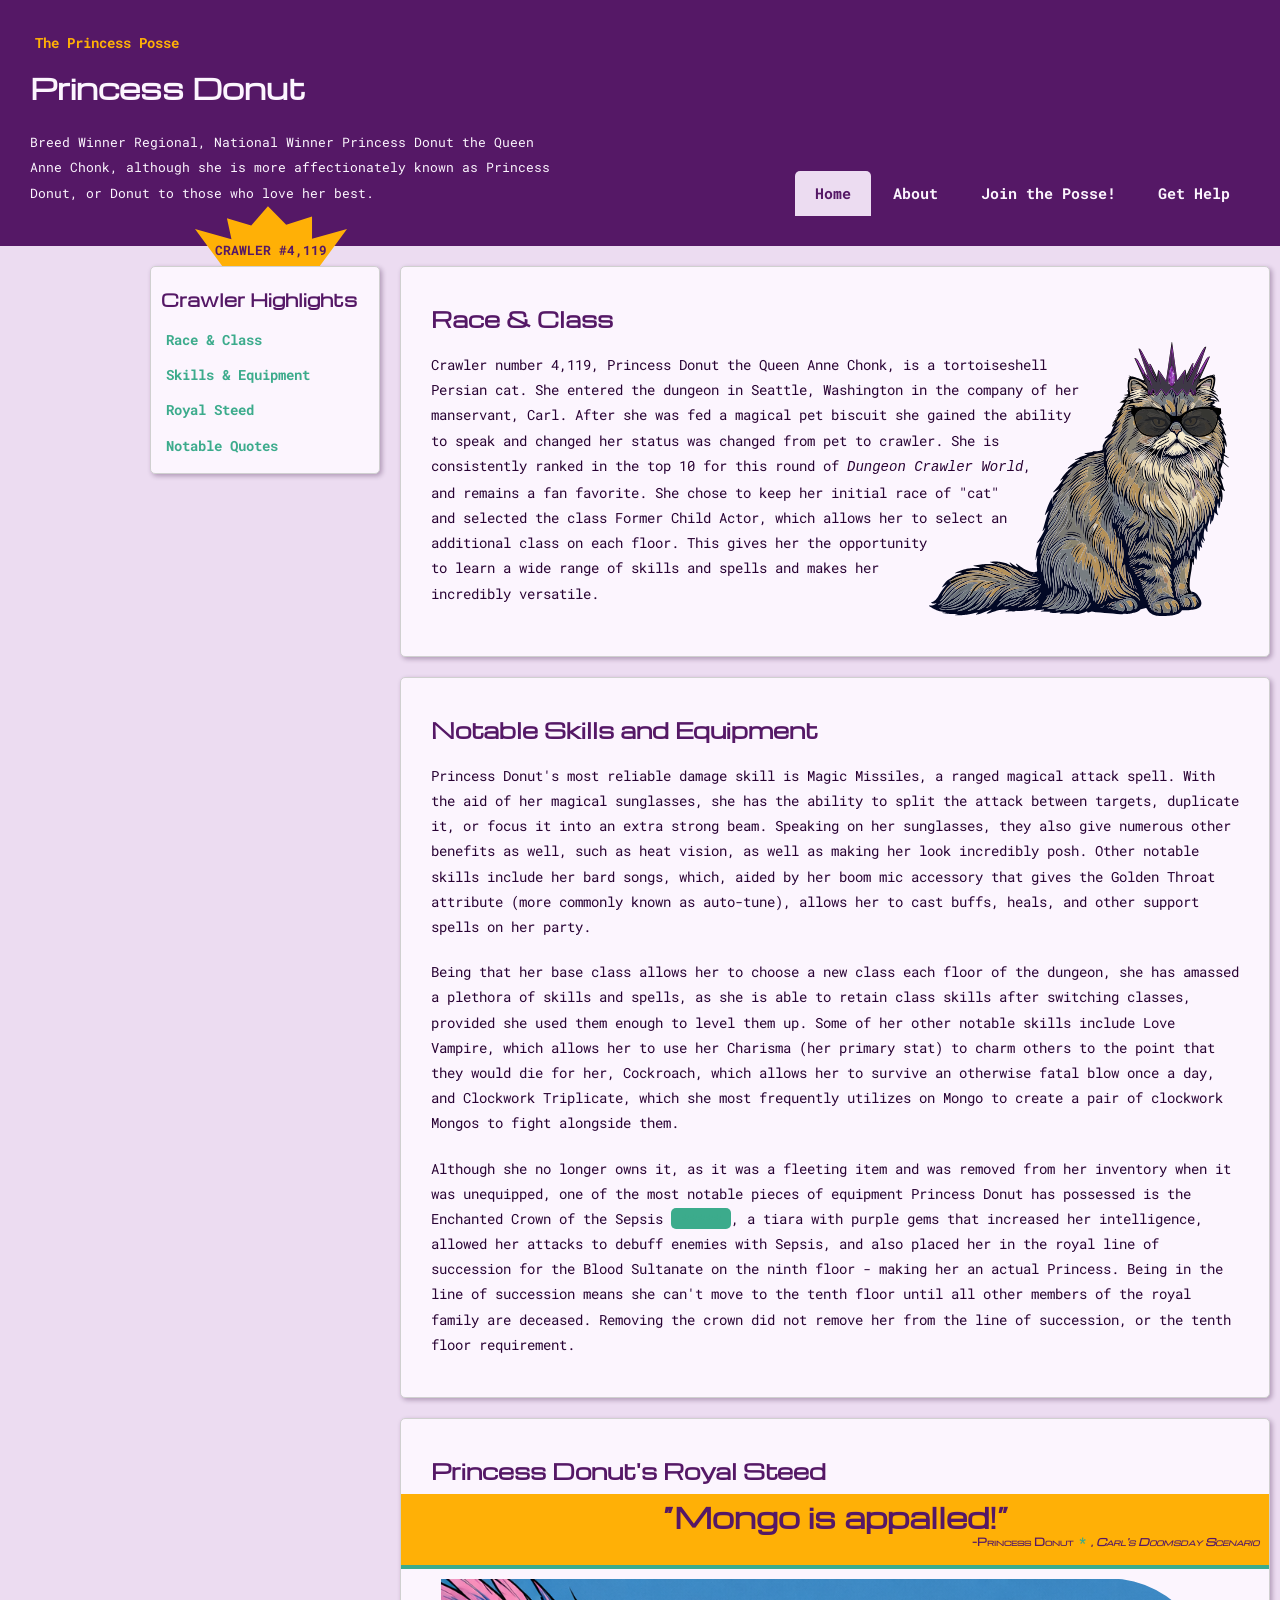
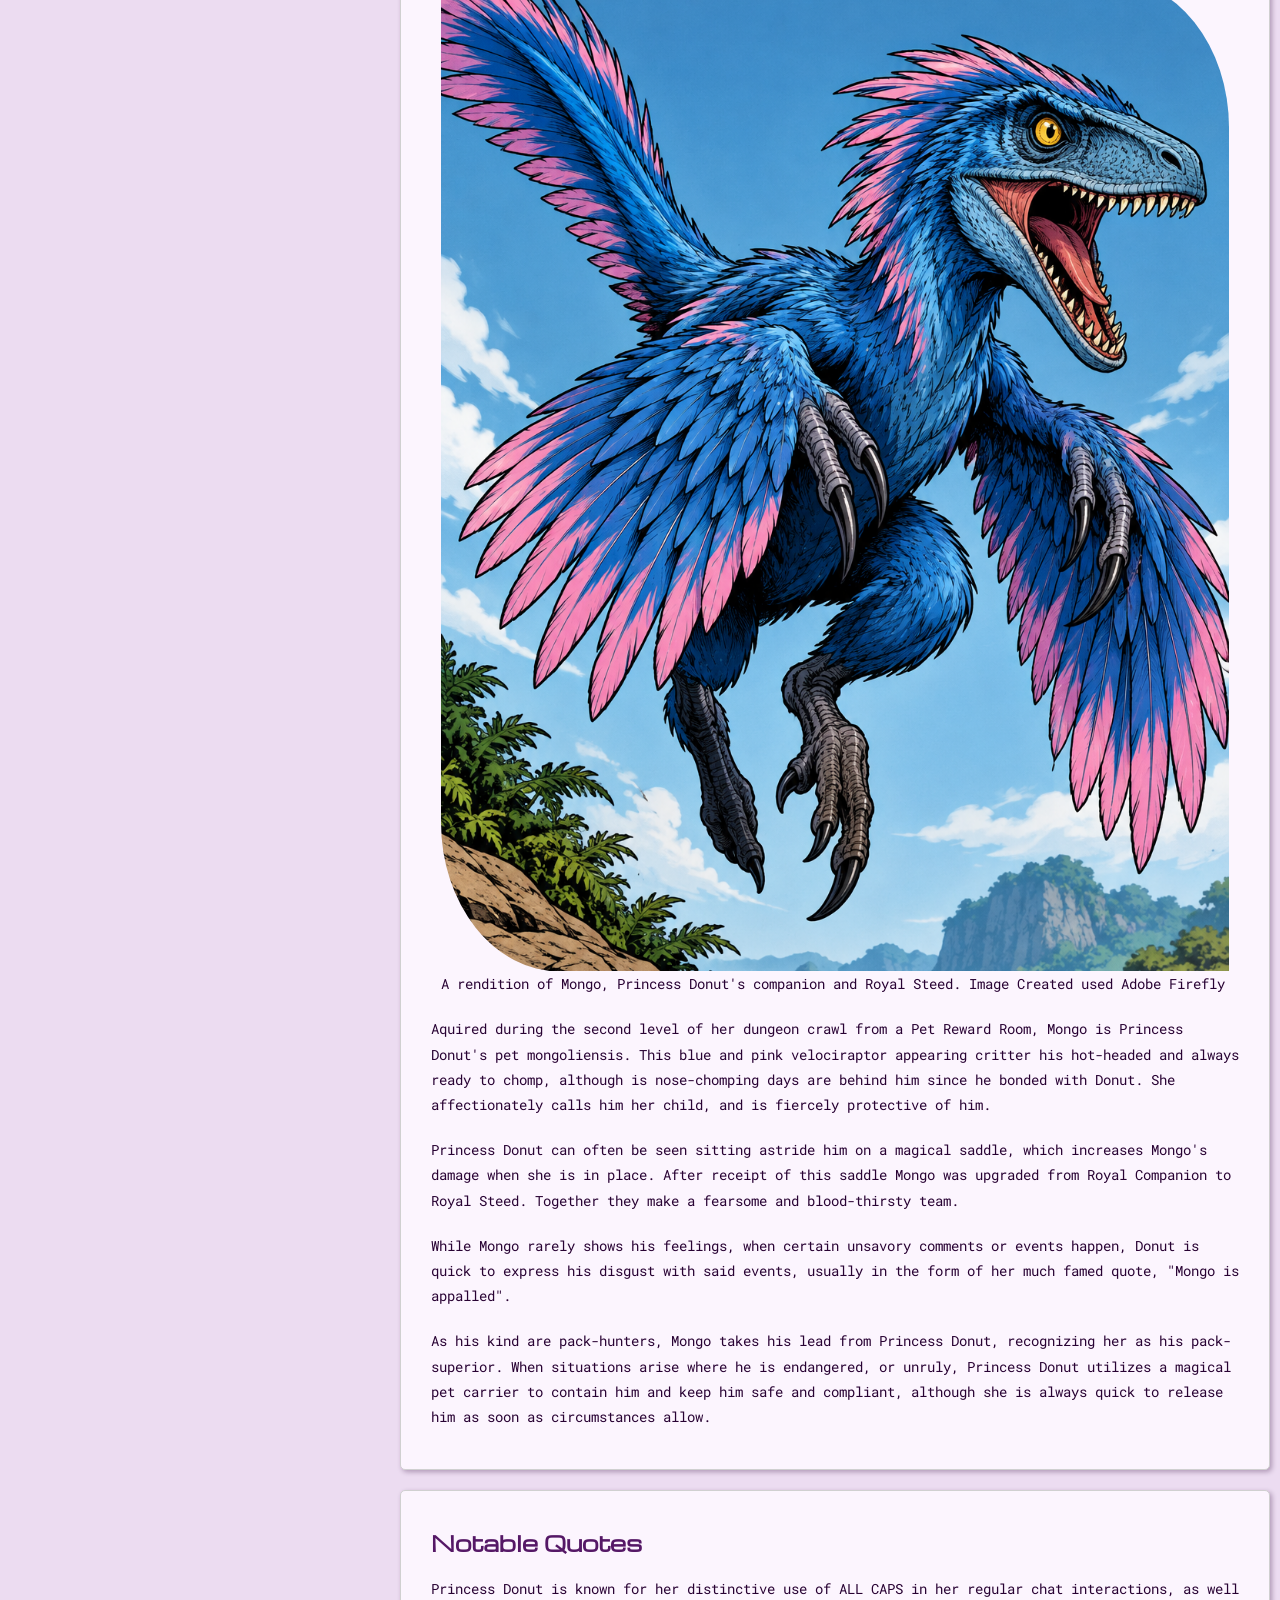
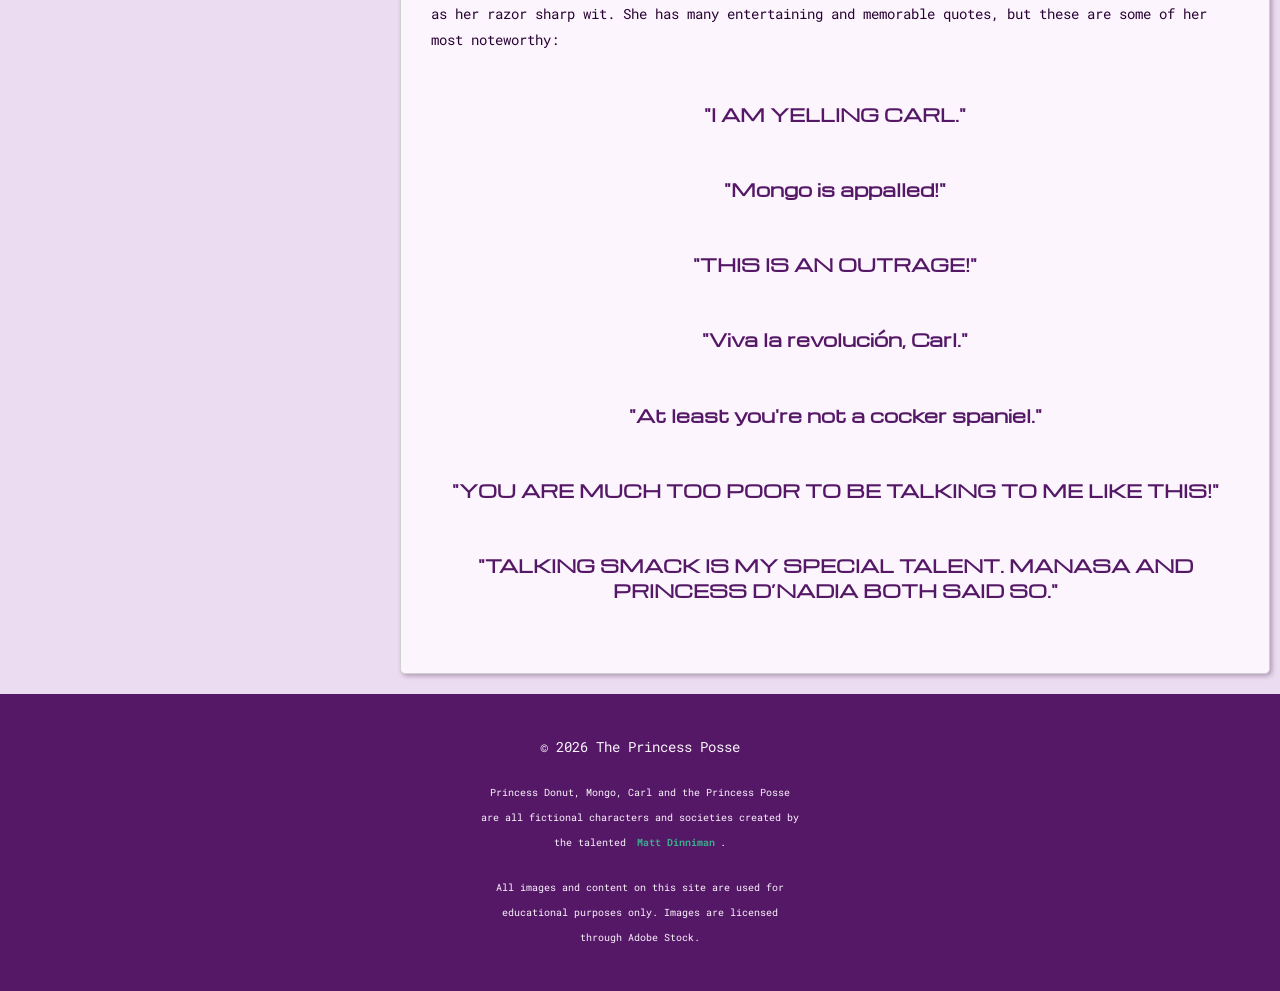
==== commit 26fecab4: "random check corrections" ====
--- a/index.html
+++ b/index.html
@@ -8,7 +8,7 @@
         <link rel="preconnect" href="https://fonts.gstatic.com" crossorigin>
         <link href="https://fonts.googleapis.com/css2?family=Michroma&family=Orbitron:wght@400..900&family=Press+Start+2P&family=Roboto+Mono:ital,wght@0,100..700;1,100..700&display=swap" rel="stylesheet">    
         <link rel="stylesheet" href="styles.css">
-        <script src="navigation.js" defer></script>
+        <script src="navigation1.js" defer></script>
     </head>
     <body>
         <a class="skip-link" href="#main">Skip to main content</a>
--- a/styles.css
+++ b/styles.css
@@ -1,5 +1,4 @@
 :root{
-    --color-text:#404040;
     --color-surface:#ECDCF1;
     --color-action:#3CAB8C;
     --color-accent:#AA7BB8;
@@ -10,11 +9,11 @@
     --color-body: #280233;
     --color-shadow: #28023350;
     --color-notice: #FFB006;
+    --color-error:#b3261e;
     --color-graphic-primary: #000;
     --color-graphic-accent: var(--color-heading);
     --radius:.5rem;
     --measure: clamp(35ch, 80vw, 65ch);
-    --radius-card:.5rem;
     --body-font: "Roboto Mono", Consolas, ui-monospace, 'Source Code Pro', Menlo, monospace;
     --display-font: "Michroma", Corbel, Tahoma, Avenir, Montserrat,  sans-serif;
     --base-font-size: 10px;
@@ -117,23 +116,27 @@
     border: none;
     border-radius: .25rem;
     width: auto;
+    z-index: var(--layer-overlay);
 }
 .nav-list { 
     list-style:none; 
-    padding:0; 
+    padding-bottom: 3rem; 
     display:flex;
     flex-direction: column;
     align-items: start;
     gap:.25rem;
     margin: 0; 
+    width: 100vw;
+    background: var(--color-heading);
+    font-size: 1.5rem;
+}
+.js .nav-list {
+    padding: 0;
     position: absolute;
     top: 6rem;
     left: 0;
-    width: 100vw;
-    background: var(--color-heading);
     z-index: var(--layer-raised);
-    font-size: 1.5rem;
-    height: 20rem;
+    height: 60vh;
 }
 .nav-list a { 
     display:block; 
@@ -239,6 +242,15 @@
     font-weight: bold;
     padding: calc(var(--base-font-size)/2);
 }
+a:hover, a:focus-visible {
+    outline: 3px solid var(--color-notice);
+    outline-offset: -3px;
+    border: none;
+    color: var(--color-accent);
+}
+.pull-quote a:hover, .pull-quote a:focus-visible {
+    outline: 3px solid var(--color-action);
+}
 .feature-figure{
     position:relative;
     margin:0;
@@ -323,7 +335,7 @@
     padding: .1rem 1rem;
 }
 .js .nav-list[data-open="false"] { display:none; }
-@media (min-width:63rem){
+@media (min-width:64rem){
     #main-home{
         grid-template-columns:25rem 1fr;
     }
@@ -379,7 +391,7 @@
 .callout {
     background: var(--color-notice);
     padding: var(--space-card);
-    border-radius: var(--radius-card);
+    border-radius: var(--radius);
     box-shadow: 2px 2px 5px var(--color-shadow);
 }
 .callout strong {
@@ -462,7 +474,7 @@
 #specific-pet-no { grid-area: b2; }
 #specific-pet-no-label { grid-area: l2; }
 .pet-id-field, .pet-details-field { grid-area: q; }
-#pet-compatibility {
+#event-interests {
     display: grid;
     grid-template-columns: 1fr 15fr 1fr 15fr;
     grid-template-areas: 
@@ -475,12 +487,12 @@
 #q3 { grid-area: q3; }
 #children-yes { grid-area: b3; }
 #children-no { grid-area: b4; }
-#other-pet-help { grid-area: q4; }
-#other-pet-yes { grid-area: b5; }
-#other-pet-yes-label { grid-area: l5; }
-#other-pet-no { grid-area: b6; }
-#other-pet-no-label { grid-area: l6; }
-.other-pets-field { grid-area: q5; }
+#events-help { grid-area: q4; }
+#events-yes { grid-area: b5; }
+#events-yes-label { grid-area: l5; }
+#events-no { grid-area: b6; }
+#events-no-label { grid-area: l6; }
+.events-field { grid-area: q5; }
 button, .primary-button {
     width: calc(var(--scaled-font) * 17);
     padding: calc(var(--scaled-font) * 1.14) var(--scaled-font);
@@ -509,9 +521,12 @@
     background-color: var(--color-card);
     border: 1px solid var(--color-surface);
 }
-:focus-visible{
+:focus-visible:not(th) {
     outline:.2rem solid var(--color-notice);
     outline-offset:.2rem;
+}
+.table-region:focus-visible {
+    outline: none;
 }
 .error-summary,.field-error{
     padding:1rem;
@@ -528,43 +543,18 @@
     background-color: var(--color-surface);
 }
 /* hide all the fields that rely on a specific check box*/
-.pet-id-field { display:none; }
-.pet-details-field { display:none; }
-.other-pets-field { display:none; }
+.events-field { display:none; }
 /* show the hidden fields when these are checked */
-#specific-pet-yes:checked ~ .pet-id-field { display:block; }
-#specific-pet-no:checked ~ .pet-details-field { display:block; margin-top:var(--space-card); }
-#other-pet-yes:checked ~ .other-pets-field { display:block; margin-top:var(--space-card);}
+#events-yes:checked ~ .events-field { display:block; margin-top:var(--space-card);}
 /* re-hide the fields if they are unchecked */
-#specific-pet-no:not(:checked) ~ .pet-details-field { display:none; }
-#specific-pet-yes:not(:checked) ~ .pet-id-field { display:none; }
-#other-pet-no:checked ~ .other-pets-field { display:none; }
+#events-no:checked ~ .events-field { display:none; }
 hr {
     margin: calc(var(--scaled-font) * 2) 0;
     border-style: double none double none;
     border-width: 3px;
     color: var(--color-accent);
 }
-@media (min-width:48rem){
-    .paired-fields{
-        display:grid;
-        grid-template-columns:1fr 1fr;
-        gap:1rem;
-    }
-}
-@media screen and (max-width: 768px) {
-    #pet-selection {
-    grid-template-areas: 
-        "q1 q1 q1 q1"
-        "b1 l1 l1 l1"
-        "b2 l2 l2 l2"
-        "q q q q";
-    }
-    .pet-details-field .options,
-    .other-pets-field .options { 
-        display: flex; flex-direction: column; 
-    }
-}
+
 .table-region{
     overflow-x:auto;
 }
@@ -584,10 +574,6 @@
 }
 thead{
     background:var(--color-surface);
-}
-.table-region:focus-visible{
-    outline:.2rem solid var(--color-notice);
-    outline-offset:.2rem;
 }
 .source-note{
     margin-top:.75rem;
@@ -609,7 +595,6 @@
 
 	td, th[scope="row"] {
 		padding: var(--scaled-font) 0 var(--scaled-font) 45%;
-		word-break: break-word;
 		border: none;
 		border-bottom: 1px solid var(--color-accent); 
 		position: relative;
@@ -662,4 +647,59 @@
 }
 .right-ear {
     transform:rotate(5deg);
+}
+summary { cursor:pointer; font-weight:700; }
+summary:hover, summary:focus-visible { 
+    color:var(--color-action); 
+}
+summary:focus-visible {
+    outline: 2px solid var(--color-action);
+    outline-offset: 7px;
+}
+.confirmation { 
+  margin-top:.75rem; 
+  padding:1rem; 
+  border-top:.4rem solid var(--color-action); 
+}
+.confirmation { 
+    box-shadow: 0 7px 4px -5px hsl(0deg 50% 10% / 0.333);
+}
+
+
+
+
+@media (min-width:48rem){
+    .paired-fields{
+        display:grid;
+        grid-template-columns:1fr 1fr;
+        gap:1rem;
+    }
+}
+@media screen and (max-width: 768px) {
+    #pet-selection {
+    grid-template-areas: 
+        "q1 q1 q1 q1"
+        "b1 l1 l1 l1"
+        "b2 l2 l2 l2"
+        "q q q q";
+    }
+    .pet-details-field .options,
+    .events-field .options { 
+        display: flex; flex-direction: column; 
+    }
+}
+@keyframes fade-in {
+  from { opacity:0; translate: -1vw 0; width: 60%; font-size: .85rem; }
+  to { opacity:1; translate: 0 0; width: 100%; font-size: var(--scaled-font); }
+}
+@keyframes slide-down {
+  from { transform: translateY(-50%); }
+  to { transform: translateY(0); }
+}
+@media (prefers-reduced-motion:no-preference) {
+    @media (max-width: 64rem) {
+    .js .nav-list[data-open="true"] { animation: slide-down .5s ease-in-out; }
+    }
+    details[open] .confirmation { animation: fade-in 1s ease; }
+    summary:hover, summary:focus-visible { transform: translateX(5%) scale(1.1); margin-right: 5rem; }
 }
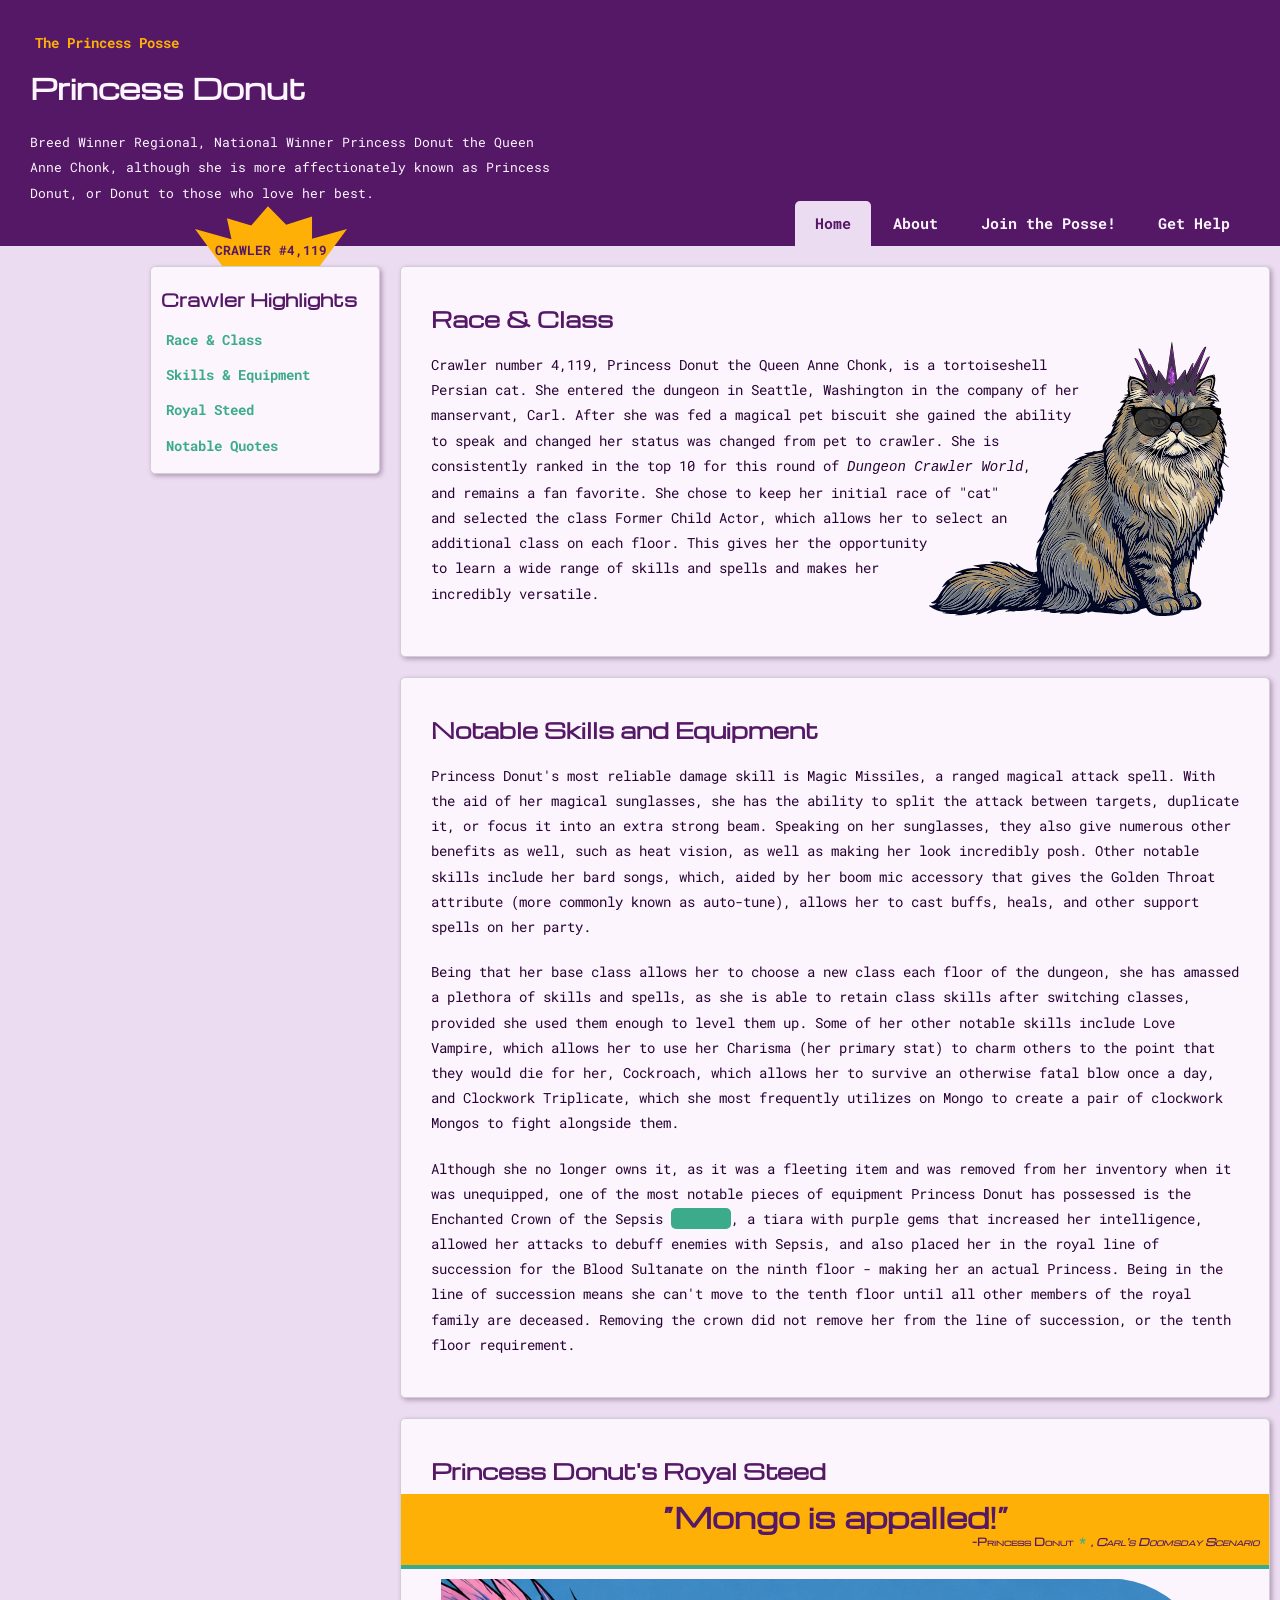
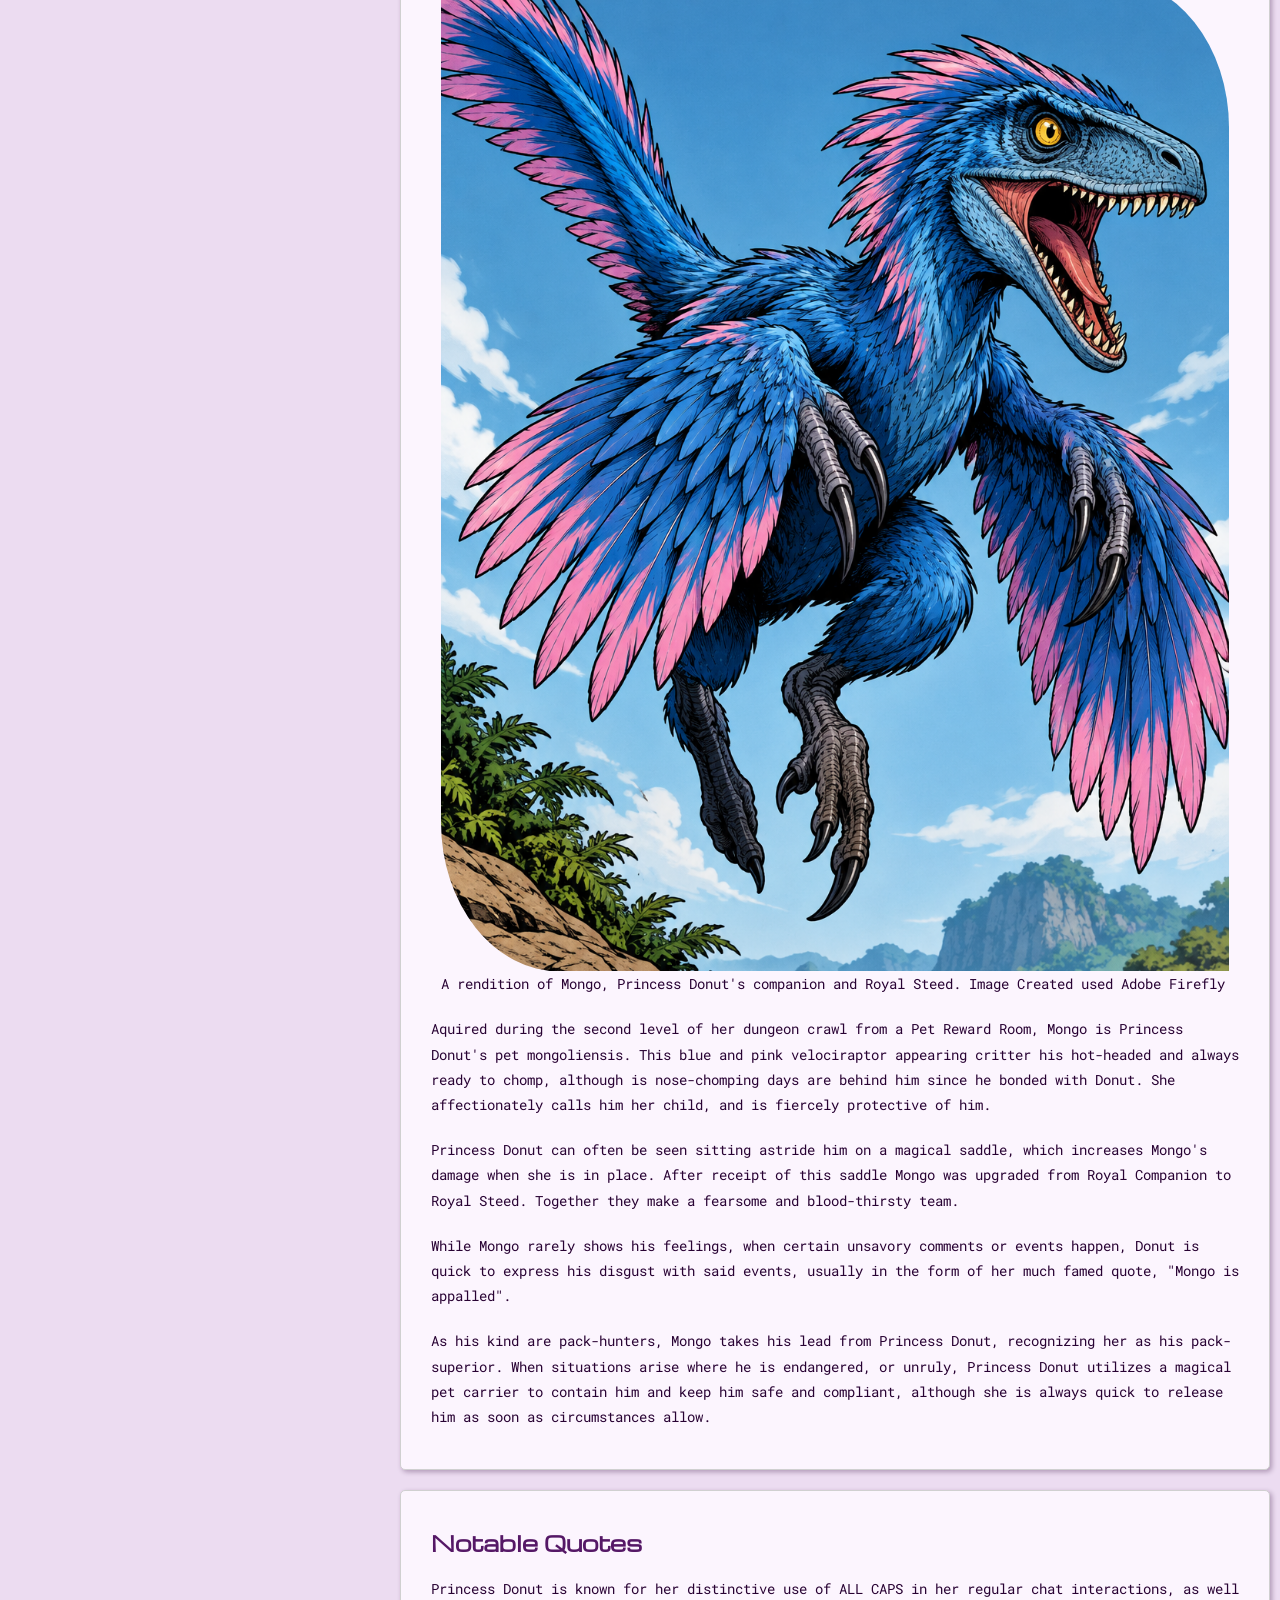
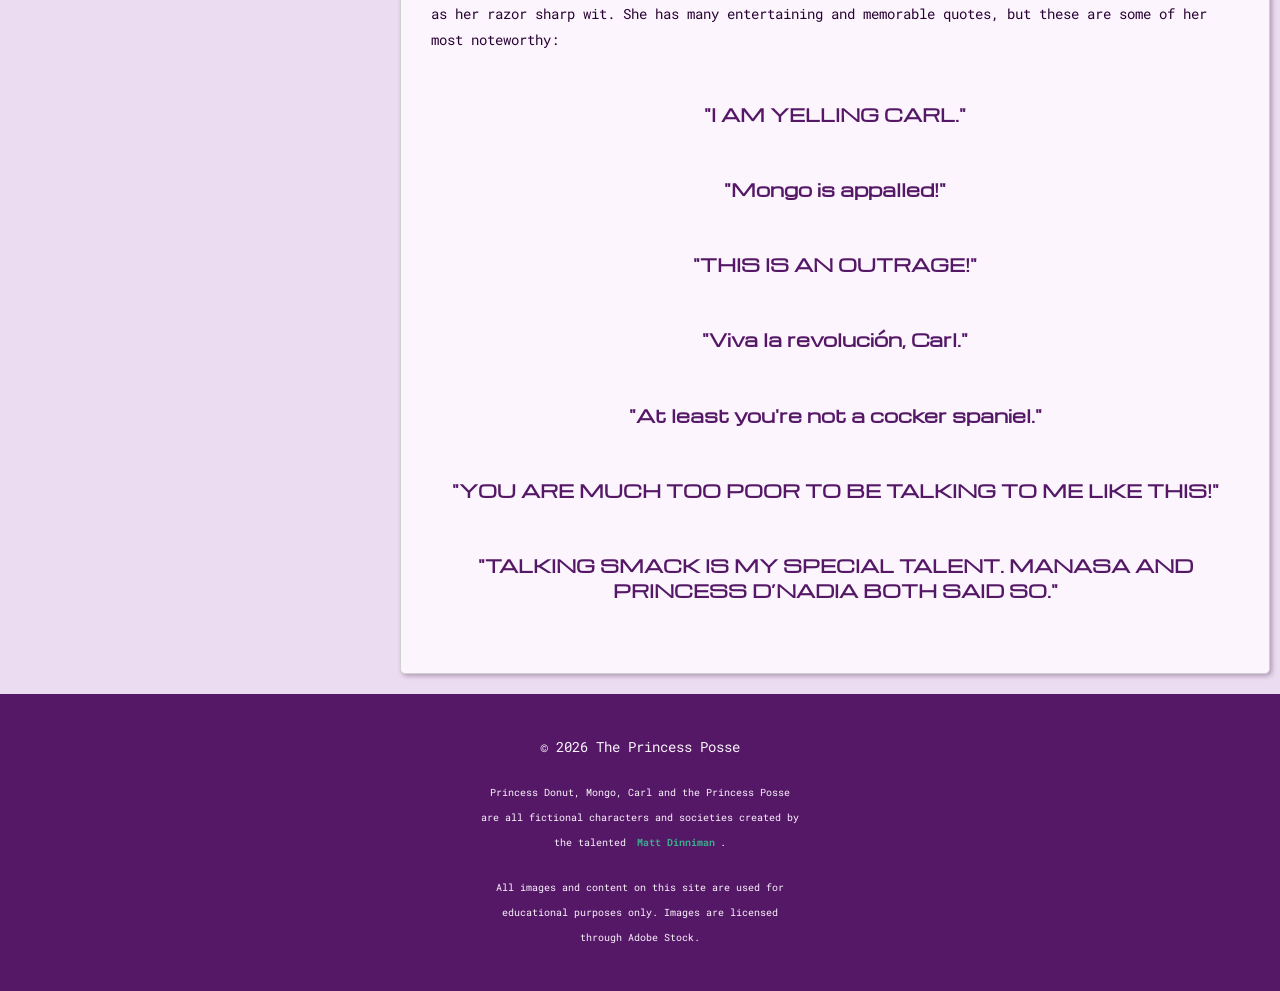
==== commit 2f91d7b1: "need updated web version for recording" ====
--- a/index.html
+++ b/index.html
@@ -8,7 +8,7 @@
         <link rel="preconnect" href="https://fonts.gstatic.com" crossorigin>
         <link href="https://fonts.googleapis.com/css2?family=Michroma&family=Orbitron:wght@400..900&family=Press+Start+2P&family=Roboto+Mono:ital,wght@0,100..700;1,100..700&display=swap" rel="stylesheet">    
         <link rel="stylesheet" href="styles.css">
-        <script src="navigation1.js" defer></script>
+        <script src="navigation.js" defer></script>
     </head>
     <body>
         <a class="skip-link" href="#main">Skip to main content</a>
--- a/styles.css
+++ b/styles.css
@@ -126,11 +126,12 @@
     align-items: start;
     gap:.25rem;
     margin: 0; 
-    width: 100vw;
+    width: auto;
     background: var(--color-heading);
     font-size: 1.5rem;
 }
 .js .nav-list {
+    width: 100vw;
     padding: 0;
     position: absolute;
     top: 6rem;
@@ -140,10 +141,12 @@
 }
 .nav-list a { 
     display:block; 
-    width:100vw;
     color:var(--color-card); 
     padding:1rem 2rem; 
     text-decoration:none; 
+}
+.js .nav-list[data-open="true"] a {
+    width:100vw;
 }
 .nav-list a:hover, .nav-list a:focus-visible, .brand:focus, .brand:hover {
     outline:3px solid var(--color-notice);
